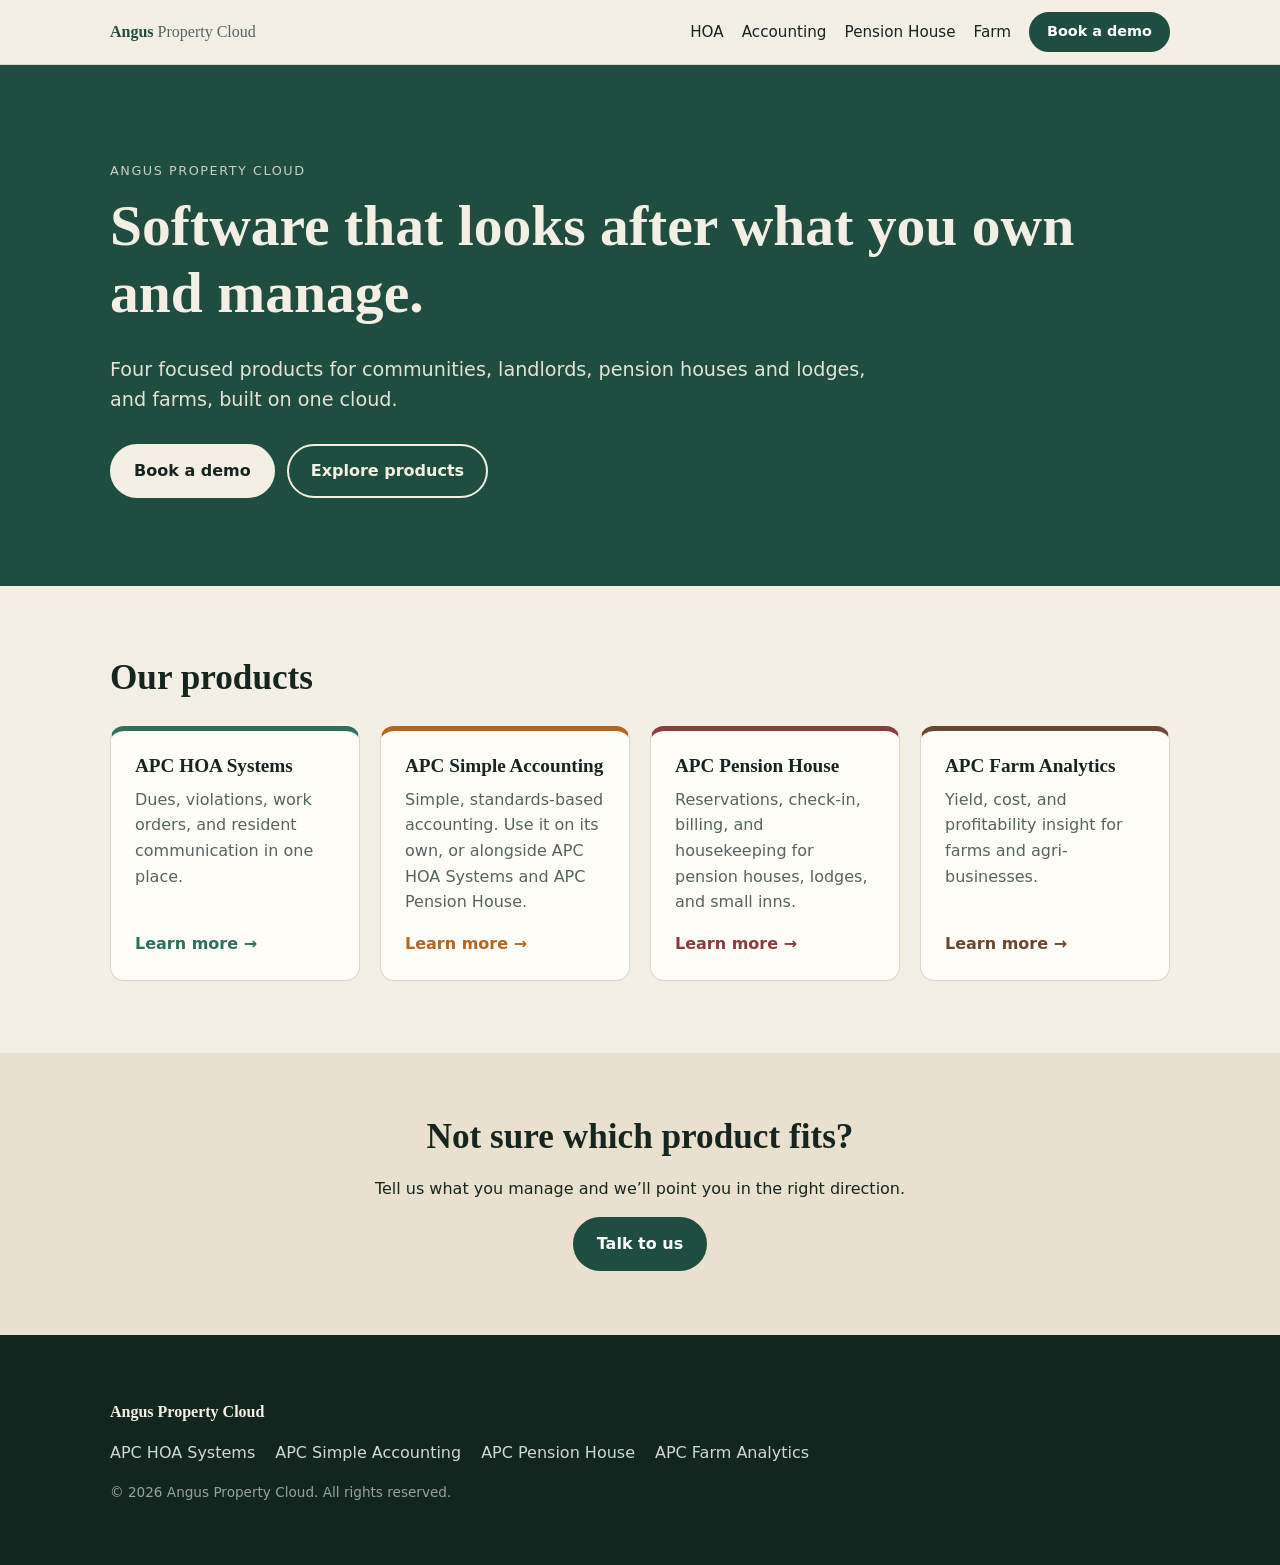
==== index.html @ ae159b81 "Deploy 2026-11-03T03:18:50Z" ====
<!DOCTYPE html><html lang="en"><head><meta charset="utf-8"><meta name="viewport" content="width=device-width, initial-scale=1"><title>Angus Property Cloud</title><meta name="description" content="Angus Property Cloud: software for property, lodging, and farms."><link rel="icon" href="/favicon.svg" type="image/svg+xml"><style>:root{--ink:#17251f;--muted:#55645d;--paper:#f4efe4;--card:#fffdf8;--brand:#1f4d3f;--accent:#1f4d3f;--line:#ddd5c3;--radius:14px;--font:ui-sans-serif, system-ui, -apple-system, "Segoe UI", sans-serif;--serif:ui-serif, Georgia, "Times New Roman", serif}*{box-sizing:border-box}html{scroll-behavior:smooth}body{font-family:var(--font);color:var(--ink);background:var(--paper);margin:0;line-height:1.6}a{color:inherit}h1,h2,h3{font-family:var(--serif);margin:0 0 .5em;line-height:1.15}h1{font-size:clamp(2.2rem,5vw,3.6rem)}h2{font-size:clamp(1.6rem,3vw,2.2rem)}h3{font-size:1.2rem}.wrap{max-width:1100px;margin:0 auto;padding:0 20px}.narrow{max-width:640px}.section{padding:72px 20px}.muted{color:var(--muted)}.site-header{z-index:10;background:color-mix(in srgb, var(--paper) 92%, transparent);backdrop-filter:blur(8px);border-bottom:1px solid var(--line);position:sticky;top:0}.bar{flex-wrap:wrap;justify-content:space-between;align-items:center;gap:16px;min-height:64px;display:flex}.brand{font-family:var(--serif);color:var(--brand);font-weight:700;text-decoration:none}.brand span{color:var(--muted);font-weight:400}nav{flex-wrap:wrap;align-items:center;gap:18px;display:flex}nav a:not(.btn){font-size:.95rem;text-decoration:none}nav a:not(.btn):hover{text-decoration:underline}.btn{background:var(--accent,var(--brand));color:#fff;border:2px solid var(--accent,var(--brand));cursor:pointer;font-weight:600;font:inherit;border-radius:999px;padding:12px 22px;font-weight:600;text-decoration:none;display:inline-block}.btn:hover{filter:brightness(1.1)}.btn.small{background:var(--brand);border-color:var(--brand);color:#fff;padding:6px 16px;font-size:.9rem}.btn.ghost{color:inherit;background:0 0;border-color:currentColor}:focus-visible{outline-offset:2px;outline:3px solid #e0a030}.hero{background:var(--brand);color:#f4efe4;padding:96px 0 88px}.hero.product{background:var(--accent)}.hero .btn{color:var(--ink);background:#f4efe4;border-color:#f4efe4}.hero .btn.ghost{color:#f4efe4;background:0 0;border-color:#f4efe4}.eyebrow{text-transform:uppercase;letter-spacing:.12em;opacity:.8;margin:0 0 12px;font-size:.8rem}.lead{opacity:.92;max-width:40em;font-size:1.2rem}.lead.dark{color:var(--muted);opacity:1}.actions{flex-wrap:wrap;gap:12px;margin-top:28px;display:flex}.grid{grid-template-columns:repeat(auto-fill,minmax(240px,1fr));gap:20px;margin-top:28px;display:grid}.card,.feature{background:var(--card);border:1px solid var(--line);border-radius:var(--radius);border-top:5px solid var(--accent);padding:24px}.card{flex-direction:column;text-decoration:none;transition:transform .15s,box-shadow .15s;display:flex}.card:hover{transform:translateY(-3px);box-shadow:0 10px 24px #00000014}.card p,.feature p{color:var(--muted);flex:1;margin:0 0 16px}.feature p{margin:0}.more{color:var(--accent);font-weight:600}.band{background:#e9e1cd;padding:64px 0}.cta{text-align:center}form{gap:16px;margin-top:24px;display:grid}label{gap:6px;font-size:.95rem;font-weight:600;display:grid}input,select,textarea{font:inherit;border:1px solid var(--line);background:var(--card);border-radius:8px;padding:10px 12px}form .btn{justify-self:start}.site-footer{color:#cfd8d2;background:#12261f;padding:48px 0}.site-footer .brand{color:#f4efe4}.site-footer ul{flex-wrap:wrap;gap:20px;padding:0;list-style:none;display:flex}.site-footer a{text-decoration:none}.site-footer a:hover{text-decoration:underline}.fine{opacity:.7;font-size:.85rem}@media (prefers-reduced-motion:reduce){*{scroll-behavior:auto!important;transition:none!important}}.note{background:var(--card);border-left:5px solid var(--accent);border-radius:8px;max-width:46em;padding:14px 18px}.fine-print{margin:0;font-size:.85rem}
</style></head><body><header class="site-header"><div class="wrap bar"><a href="/" class="brand">Angus <span>Property Cloud</span></a><nav aria-label="Main"><a href="/products/hoa-systems/">HOA</a><a href="/products/simple-accounting/">Accounting</a><a href="/products/pension-house/">Pension House</a><a href="/products/farm-analytics/">Farm</a><a href="/contact/" class="btn small">Book a demo</a></nav></div></header><main><section class="hero"><div class="wrap"><p class="eyebrow">Angus Property Cloud</p><h1>Software that looks after what you own and manage.</h1><p class="lead">Four focused products for communities, landlords, pension houses and lodges, and farms, built on one cloud.</p><div class="actions"><a href="/contact/" class="btn">Book a demo</a><a href="#products" class="btn ghost">Explore products</a></div></div></section><section id="products" class="wrap section"><h2>Our products</h2><div class="grid"><a class="card" href="/products/hoa-systems/" style="--accent:#2f6f5e"><h3>APC HOA Systems</h3><p>Dues, violations, work orders, and resident communication in one place.</p><span class="more">Learn more →</span></a><a class="card" href="/products/simple-accounting/" style="--accent:#b4651f"><h3>APC Simple Accounting</h3><p>Simple, standards-based accounting. Use it on its own, or alongside APC HOA Systems and APC Pension House.</p><span class="more">Learn more →</span></a><a class="card" href="/products/pension-house/" style="--accent:#8a3b3b"><h3>APC Pension House</h3><p>Reservations, check-in, billing, and housekeeping for pension houses, lodges, and small inns.</p><span class="more">Learn more →</span></a><a class="card" href="/products/farm-analytics/" style="--accent:#6b4630"><h3>APC Farm Analytics</h3><p>Yield, cost, and profitability insight for farms and agri-businesses.</p><span class="more">Learn more →</span></a></div></section><section class="band"><div class="wrap cta"><h2>Not sure which product fits?</h2><p>Tell us what you manage and we’ll point you in the right direction.</p><a href="/contact/" class="btn">Talk to us</a></div></section></main><footer class="site-footer"><div class="wrap"><p class="brand">Angus Property Cloud</p><ul><li><a href="/products/hoa-systems/">APC HOA Systems</a></li><li><a href="/products/simple-accounting/">APC Simple Accounting</a></li><li><a href="/products/pension-house/">APC Pension House</a></li><li><a href="/products/farm-analytics/">APC Farm Analytics</a></li></ul><p class="fine">© 2026 Angus Property Cloud. All rights reserved.</p></div></footer></body></html>
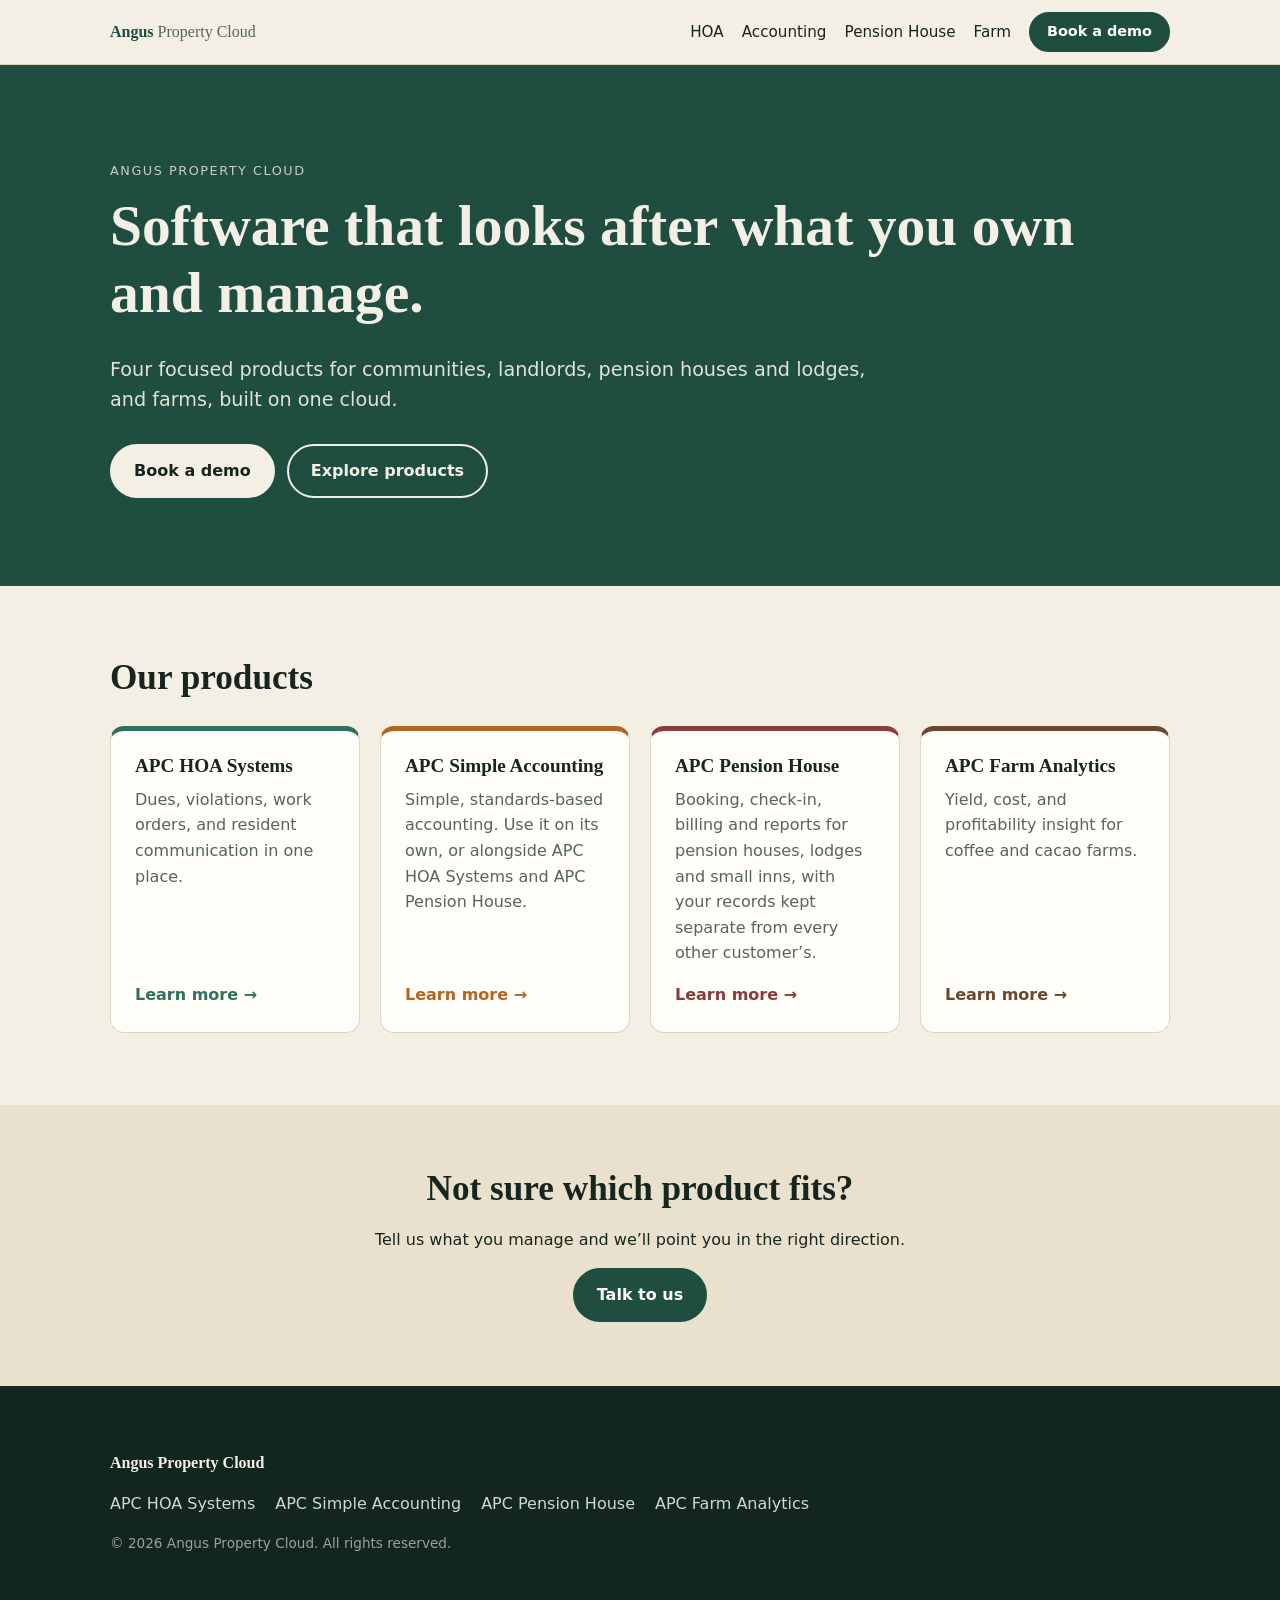
==== commit 89b8c112: "Deploy 2026-11-03T04:16:11Z" ====
--- a/index.html
+++ b/index.html
@@ -1,2 +1 @@
-<!DOCTYPE html><html lang="en"><head><meta charset="utf-8"><meta name="viewport" content="width=device-width, initial-scale=1"><title>Angus Property Cloud</title><meta name="description" content="Angus Property Cloud: software for property, lodging, and farms."><link rel="icon" href="/favicon.svg" type="image/svg+xml"><style>:root{--ink:#17251f;--muted:#55645d;--paper:#f4efe4;--card:#fffdf8;--brand:#1f4d3f;--accent:#1f4d3f;--line:#ddd5c3;--radius:14px;--font:ui-sans-serif, system-ui, -apple-system, "Segoe UI", sans-serif;--serif:ui-serif, Georgia, "Times New Roman", serif}*{box-sizing:border-box}html{scroll-behavior:smooth}body{font-family:var(--font);color:var(--ink);background:var(--paper);margin:0;line-height:1.6}a{color:inherit}h1,h2,h3{font-family:var(--serif);margin:0 0 .5em;line-height:1.15}h1{font-size:clamp(2.2rem,5vw,3.6rem)}h2{font-size:clamp(1.6rem,3vw,2.2rem)}h3{font-size:1.2rem}.wrap{max-width:1100px;margin:0 auto;padding:0 20px}.narrow{max-width:640px}.section{padding:72px 20px}.muted{color:var(--muted)}.site-header{z-index:10;background:color-mix(in srgb, var(--paper) 92%, transparent);backdrop-filter:blur(8px);border-bottom:1px solid var(--line);position:sticky;top:0}.bar{flex-wrap:wrap;justify-content:space-between;align-items:center;gap:16px;min-height:64px;display:flex}.brand{font-family:var(--serif);color:var(--brand);font-weight:700;text-decoration:none}.brand span{color:var(--muted);font-weight:400}nav{flex-wrap:wrap;align-items:center;gap:18px;display:flex}nav a:not(.btn){font-size:.95rem;text-decoration:none}nav a:not(.btn):hover{text-decoration:underline}.btn{background:var(--accent,var(--brand));color:#fff;border:2px solid var(--accent,var(--brand));cursor:pointer;font-weight:600;font:inherit;border-radius:999px;padding:12px 22px;font-weight:600;text-decoration:none;display:inline-block}.btn:hover{filter:brightness(1.1)}.btn.small{background:var(--brand);border-color:var(--brand);color:#fff;padding:6px 16px;font-size:.9rem}.btn.ghost{color:inherit;background:0 0;border-color:currentColor}:focus-visible{outline-offset:2px;outline:3px solid #e0a030}.hero{background:var(--brand);color:#f4efe4;padding:96px 0 88px}.hero.product{background:var(--accent)}.hero .btn{color:var(--ink);background:#f4efe4;border-color:#f4efe4}.hero .btn.ghost{color:#f4efe4;background:0 0;border-color:#f4efe4}.eyebrow{text-transform:uppercase;letter-spacing:.12em;opacity:.8;margin:0 0 12px;font-size:.8rem}.lead{opacity:.92;max-width:40em;font-size:1.2rem}.lead.dark{color:var(--muted);opacity:1}.actions{flex-wrap:wrap;gap:12px;margin-top:28px;display:flex}.grid{grid-template-columns:repeat(auto-fill,minmax(240px,1fr));gap:20px;margin-top:28px;display:grid}.card,.feature{background:var(--card);border:1px solid var(--line);border-radius:var(--radius);border-top:5px solid var(--accent);padding:24px}.card{flex-direction:column;text-decoration:none;transition:transform .15s,box-shadow .15s;display:flex}.card:hover{transform:translateY(-3px);box-shadow:0 10px 24px #00000014}.card p,.feature p{color:var(--muted);flex:1;margin:0 0 16px}.feature p{margin:0}.more{color:var(--accent);font-weight:600}.band{background:#e9e1cd;padding:64px 0}.cta{text-align:center}form{gap:16px;margin-top:24px;display:grid}label{gap:6px;font-size:.95rem;font-weight:600;display:grid}input,select,textarea{font:inherit;border:1px solid var(--line);background:var(--card);border-radius:8px;padding:10px 12px}form .btn{justify-self:start}.site-footer{color:#cfd8d2;background:#12261f;padding:48px 0}.site-footer .brand{color:#f4efe4}.site-footer ul{flex-wrap:wrap;gap:20px;padding:0;list-style:none;display:flex}.site-footer a{text-decoration:none}.site-footer a:hover{text-decoration:underline}.fine{opacity:.7;font-size:.85rem}@media (prefers-reduced-motion:reduce){*{scroll-behavior:auto!important;transition:none!important}}.note{background:var(--card);border-left:5px solid var(--accent);border-radius:8px;max-width:46em;padding:14px 18px}.fine-print{margin:0;font-size:.85rem}
-</style></head><body><header class="site-header"><div class="wrap bar"><a href="/" class="brand">Angus <span>Property Cloud</span></a><nav aria-label="Main"><a href="/products/hoa-systems/">HOA</a><a href="/products/simple-accounting/">Accounting</a><a href="/products/pension-house/">Pension House</a><a href="/products/farm-analytics/">Farm</a><a href="/contact/" class="btn small">Book a demo</a></nav></div></header><main><section class="hero"><div class="wrap"><p class="eyebrow">Angus Property Cloud</p><h1>Software that looks after what you own and manage.</h1><p class="lead">Four focused products for communities, landlords, pension houses and lodges, and farms, built on one cloud.</p><div class="actions"><a href="/contact/" class="btn">Book a demo</a><a href="#products" class="btn ghost">Explore products</a></div></div></section><section id="products" class="wrap section"><h2>Our products</h2><div class="grid"><a class="card" href="/products/hoa-systems/" style="--accent:#2f6f5e"><h3>APC HOA Systems</h3><p>Dues, violations, work orders, and resident communication in one place.</p><span class="more">Learn more →</span></a><a class="card" href="/products/simple-accounting/" style="--accent:#b4651f"><h3>APC Simple Accounting</h3><p>Simple, standards-based accounting. Use it on its own, or alongside APC HOA Systems and APC Pension House.</p><span class="more">Learn more →</span></a><a class="card" href="/products/pension-house/" style="--accent:#8a3b3b"><h3>APC Pension House</h3><p>Reservations, check-in, billing, and housekeeping for pension houses, lodges, and small inns.</p><span class="more">Learn more →</span></a><a class="card" href="/products/farm-analytics/" style="--accent:#6b4630"><h3>APC Farm Analytics</h3><p>Yield, cost, and profitability insight for farms and agri-businesses.</p><span class="more">Learn more →</span></a></div></section><section class="band"><div class="wrap cta"><h2>Not sure which product fits?</h2><p>Tell us what you manage and we’ll point you in the right direction.</p><a href="/contact/" class="btn">Talk to us</a></div></section></main><footer class="site-footer"><div class="wrap"><p class="brand">Angus Property Cloud</p><ul><li><a href="/products/hoa-systems/">APC HOA Systems</a></li><li><a href="/products/simple-accounting/">APC Simple Accounting</a></li><li><a href="/products/pension-house/">APC Pension House</a></li><li><a href="/products/farm-analytics/">APC Farm Analytics</a></li></ul><p class="fine">© 2026 Angus Property Cloud. All rights reserved.</p></div></footer></body></html>+<!DOCTYPE html><html lang="en"><head><meta charset="utf-8"><meta name="viewport" content="width=device-width, initial-scale=1"><title>Angus Property Cloud</title><meta name="description" content="Angus Property Cloud: software for property, lodging, and farms."><link rel="icon" href="/favicon.svg" type="image/svg+xml"><link rel="stylesheet" href="/_astro/Base.CNHIdA4a.css"></head><body><header class="site-header"><div class="wrap bar"><a href="/" class="brand">Angus <span>Property Cloud</span></a><nav aria-label="Main"><a href="/products/hoa-systems/">HOA</a><a href="/products/simple-accounting/">Accounting</a><a href="/products/pension-house/">Pension House</a><a href="/products/farm-analytics/">Farm</a><a href="/contact/" class="btn small">Book a demo</a></nav></div></header><main><section class="hero"><div class="wrap"><p class="eyebrow">Angus Property Cloud</p><h1>Software that looks after what you own and manage.</h1><p class="lead">Four focused products for communities, landlords, pension houses and lodges, and farms, built on one cloud.</p><div class="actions"><a href="/contact/" class="btn">Book a demo</a><a href="#products" class="btn ghost">Explore products</a></div></div></section><section id="products" class="wrap section"><h2>Our products</h2><div class="grid"><a class="card" href="/products/hoa-systems/" style="--accent:#2f6f5e"><h3>APC HOA Systems</h3><p>Dues, violations, work orders, and resident communication in one place.</p><span class="more">Learn more →</span></a><a class="card" href="/products/simple-accounting/" style="--accent:#b4651f"><h3>APC Simple Accounting</h3><p>Simple, standards-based accounting. Use it on its own, or alongside APC HOA Systems and APC Pension House.</p><span class="more">Learn more →</span></a><a class="card" href="/products/pension-house/" style="--accent:#8a3b3b"><h3>APC Pension House</h3><p>Booking, check-in, billing and reports for pension houses, lodges and small inns, with your records kept separate from every other customer’s.</p><span class="more">Learn more →</span></a><a class="card" href="/products/farm-analytics/" style="--accent:#6b4630"><h3>APC Farm Analytics</h3><p>Yield, cost, and profitability insight for coffee and cacao farms.</p><span class="more">Learn more →</span></a></div></section><section class="band"><div class="wrap cta"><h2>Not sure which product fits?</h2><p>Tell us what you manage and we’ll point you in the right direction.</p><a href="/contact/" class="btn">Talk to us</a></div></section></main><footer class="site-footer"><div class="wrap"><p class="brand">Angus Property Cloud</p><ul><li><a href="/products/hoa-systems/">APC HOA Systems</a></li><li><a href="/products/simple-accounting/">APC Simple Accounting</a></li><li><a href="/products/pension-house/">APC Pension House</a></li><li><a href="/products/farm-analytics/">APC Farm Analytics</a></li></ul><p class="fine">© 2026 Angus Property Cloud. All rights reserved.</p></div></footer></body></html>
--- a/_astro/Base.CNHIdA4a.css
+++ b/_astro/Base.CNHIdA4a.css
@@ -0,0 +1 @@
+:root{--ink:#17251f;--muted:#55645d;--paper:#f4efe4;--card:#fffdf8;--brand:#1f4d3f;--accent:#1f4d3f;--line:#ddd5c3;--radius:14px;--font:ui-sans-serif, system-ui, -apple-system, "Segoe UI", sans-serif;--serif:ui-serif, Georgia, "Times New Roman", serif}*{box-sizing:border-box}html{scroll-behavior:smooth}body{font-family:var(--font);color:var(--ink);background:var(--paper);margin:0;line-height:1.6}a{color:inherit}h1,h2,h3{font-family:var(--serif);margin:0 0 .5em;line-height:1.15}h1{font-size:clamp(2.2rem,5vw,3.6rem)}h2{font-size:clamp(1.6rem,3vw,2.2rem)}h3{font-size:1.2rem}.wrap{max-width:1100px;margin:0 auto;padding:0 20px}.narrow{max-width:640px}.section{padding:72px 20px}.muted{color:var(--muted)}.site-header{z-index:10;background:color-mix(in srgb, var(--paper) 92%, transparent);backdrop-filter:blur(8px);border-bottom:1px solid var(--line);position:sticky;top:0}.bar{flex-wrap:wrap;justify-content:space-between;align-items:center;gap:16px;min-height:64px;display:flex}.brand{font-family:var(--serif);color:var(--brand);font-weight:700;text-decoration:none}.brand span{color:var(--muted);font-weight:400}nav{flex-wrap:wrap;align-items:center;gap:18px;display:flex}nav a:not(.btn){font-size:.95rem;text-decoration:none}nav a:not(.btn):hover{text-decoration:underline}.btn{background:var(--accent,var(--brand));color:#fff;border:2px solid var(--accent,var(--brand));cursor:pointer;font-weight:600;font:inherit;border-radius:999px;padding:12px 22px;font-weight:600;text-decoration:none;display:inline-block}.btn:hover{filter:brightness(1.1)}.btn.small{background:var(--brand);border-color:var(--brand);color:#fff;padding:6px 16px;font-size:.9rem}.btn.ghost{color:inherit;background:0 0;border-color:currentColor}:focus-visible{outline-offset:2px;outline:3px solid #e0a030}.hero{background:var(--brand);color:#f4efe4;padding:96px 0 88px}.hero.product{background:var(--accent)}.hero .btn{color:var(--ink);background:#f4efe4;border-color:#f4efe4}.hero .btn.ghost{color:#f4efe4;background:0 0;border-color:#f4efe4}.eyebrow{text-transform:uppercase;letter-spacing:.12em;opacity:.8;margin:0 0 12px;font-size:.8rem}.lead{opacity:.92;max-width:40em;font-size:1.2rem}.lead.dark{color:var(--muted);opacity:1}.actions{flex-wrap:wrap;gap:12px;margin-top:28px;display:flex}.grid{grid-template-columns:repeat(auto-fill,minmax(240px,1fr));gap:20px;margin-top:28px;display:grid}.card,.feature{background:var(--card);border:1px solid var(--line);border-radius:var(--radius);border-top:5px solid var(--accent);padding:24px}.card{flex-direction:column;text-decoration:none;transition:transform .15s,box-shadow .15s;display:flex}.card:hover{transform:translateY(-3px);box-shadow:0 10px 24px #00000014}.card p,.feature p{color:var(--muted);flex:1;margin:0 0 16px}.feature p{margin:0}.more{color:var(--accent);font-weight:600}.band{background:#e9e1cd;padding:64px 0}.cta{text-align:center}form{gap:16px;margin-top:24px;display:grid}label{gap:6px;font-size:.95rem;font-weight:600;display:grid}input,select,textarea{font:inherit;border:1px solid var(--line);background:var(--card);border-radius:8px;padding:10px 12px}form .btn{justify-self:start}.site-footer{color:#cfd8d2;background:#12261f;padding:48px 0}.site-footer .brand{color:#f4efe4}.site-footer ul{flex-wrap:wrap;gap:20px;padding:0;list-style:none;display:flex}.site-footer a{text-decoration:none}.site-footer a:hover{text-decoration:underline}.fine{opacity:.7;font-size:.85rem}@media (prefers-reduced-motion:reduce){*{scroll-behavior:auto!important;transition:none!important}}.note{background:var(--card);border-left:5px solid var(--accent);border-radius:8px;max-width:46em;padding:14px 18px}.fine-print{margin:0;font-size:.85rem}.badge{background:#ffffff2e;border:1px solid #ffffff80;border-radius:999px;margin:0 0 16px;padding:4px 14px;font-size:.85rem;font-weight:600;display:inline-block}.tag{font-family:var(--font);text-transform:uppercase;letter-spacing:.06em;color:var(--accent);border:1px solid var(--accent);vertical-align:middle;white-space:nowrap;border-radius:999px;padding:1px 8px;font-size:.7rem;font-weight:600}.tight{padding-top:0}.shots{grid-template-columns:repeat(auto-fill,minmax(320px,1fr));gap:28px;margin-top:24px;display:grid}.shots figure{margin:0}.shots img{border:1px solid var(--line);border-radius:var(--radius);background:#fff;width:100%;height:auto;display:block}.shots figcaption{color:var(--muted);margin-top:8px;font-size:.9rem}#lightbox{background:0 0;border:0;max-width:96vw;max-height:96vh;padding:0;overflow:visible}#lightbox::backdrop{background:#0a0e0ccc}#lightbox img{cursor:zoom-out;background:#fff;border-radius:8px;width:auto;max-width:96vw;height:auto;max-height:92vh;display:block}.lb-close{width:36px;height:36px;color:var(--ink);cursor:pointer;background:#f4efe4;border:0;border-radius:50%;font-size:1.4rem;line-height:1;position:absolute;top:-14px;right:-14px;box-shadow:0 2px 8px #0006}.shots a.shot{cursor:zoom-in}
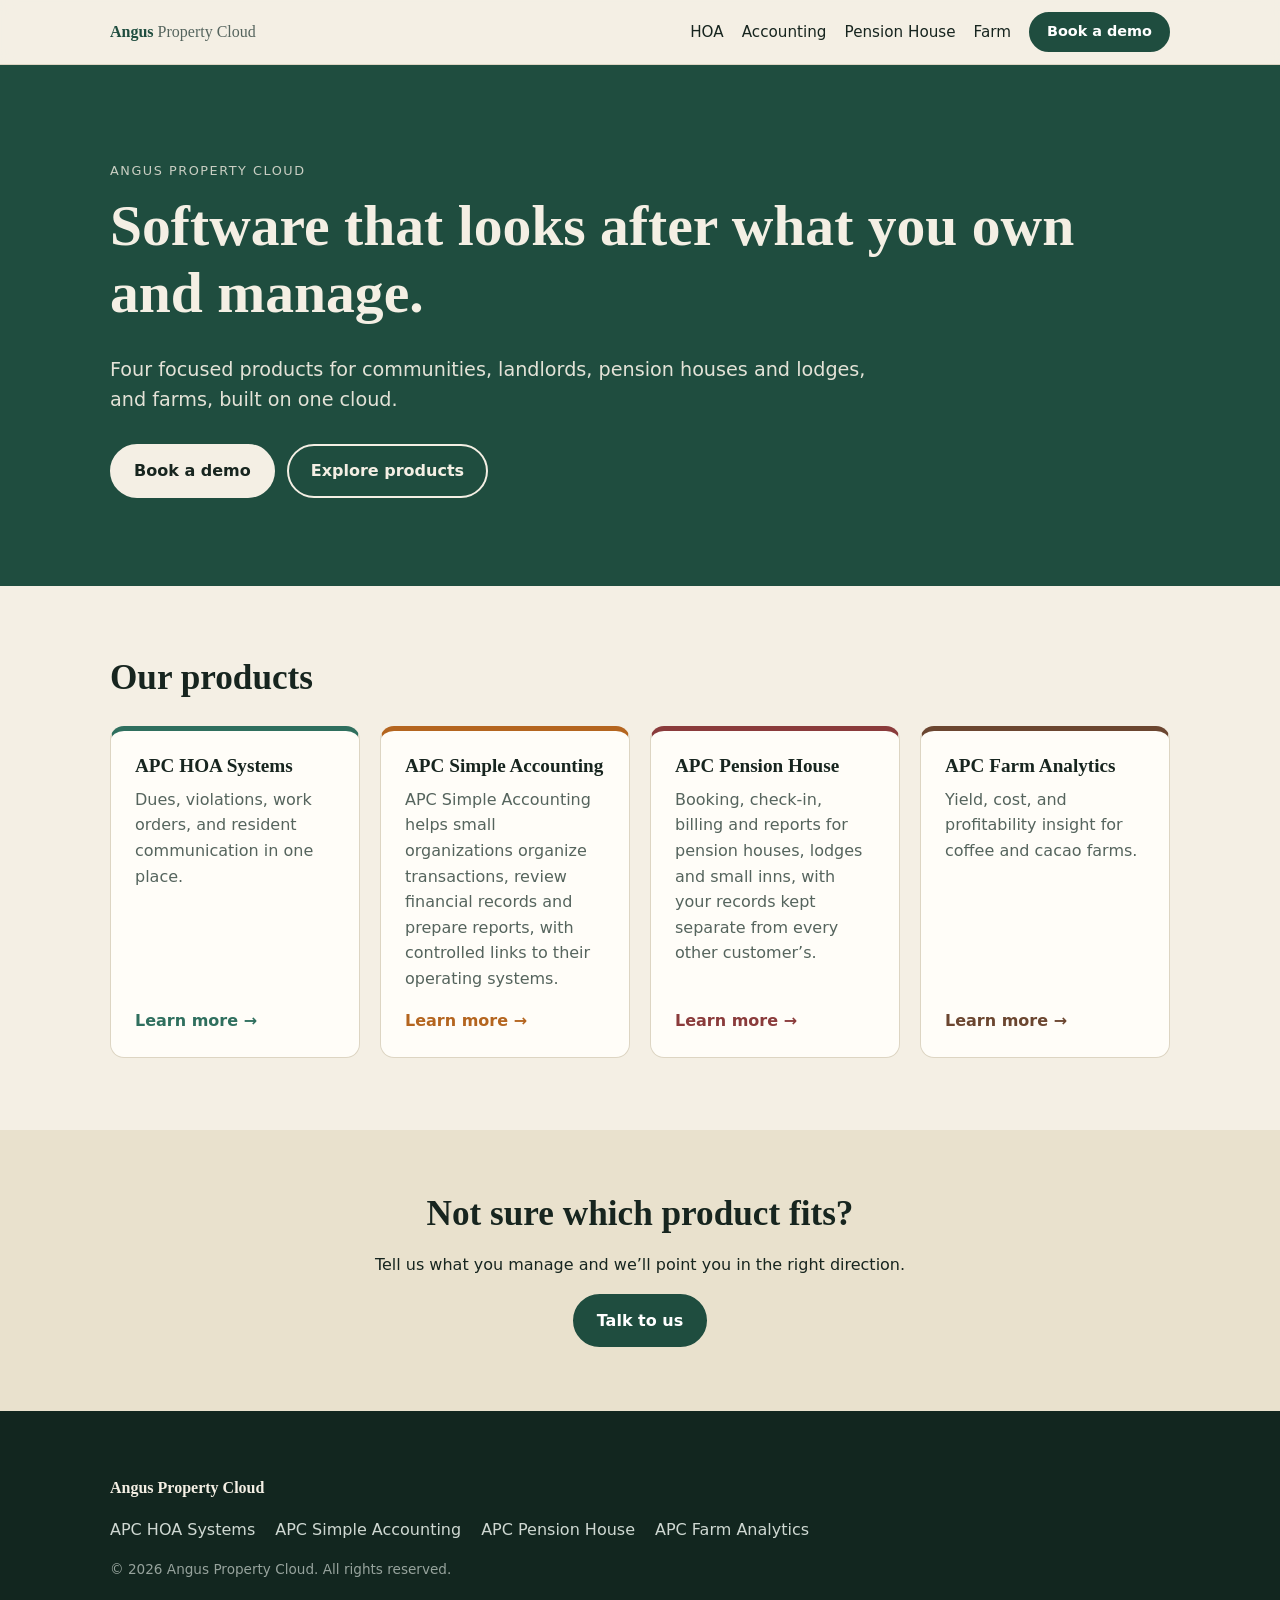
==== commit 5f0a4f6a: "Deploy 2026-11-03T07:32:18Z" ====
--- a/index.html
+++ b/index.html
@@ -1 +1 @@
-<!DOCTYPE html><html lang="en"><head><meta charset="utf-8"><meta name="viewport" content="width=device-width, initial-scale=1"><title>Angus Property Cloud</title><meta name="description" content="Angus Property Cloud: software for property, lodging, and farms."><link rel="icon" href="/favicon.svg" type="image/svg+xml"><link rel="stylesheet" href="/_astro/Base.CNHIdA4a.css"></head><body><header class="site-header"><div class="wrap bar"><a href="/" class="brand">Angus <span>Property Cloud</span></a><nav aria-label="Main"><a href="/products/hoa-systems/">HOA</a><a href="/products/simple-accounting/">Accounting</a><a href="/products/pension-house/">Pension House</a><a href="/products/farm-analytics/">Farm</a><a href="/contact/" class="btn small">Book a demo</a></nav></div></header><main><section class="hero"><div class="wrap"><p class="eyebrow">Angus Property Cloud</p><h1>Software that looks after what you own and manage.</h1><p class="lead">Four focused products for communities, landlords, pension houses and lodges, and farms, built on one cloud.</p><div class="actions"><a href="/contact/" class="btn">Book a demo</a><a href="#products" class="btn ghost">Explore products</a></div></div></section><section id="products" class="wrap section"><h2>Our products</h2><div class="grid"><a class="card" href="/products/hoa-systems/" style="--accent:#2f6f5e"><h3>APC HOA Systems</h3><p>Dues, violations, work orders, and resident communication in one place.</p><span class="more">Learn more →</span></a><a class="card" href="/products/simple-accounting/" style="--accent:#b4651f"><h3>APC Simple Accounting</h3><p>Simple, standards-based accounting. Use it on its own, or alongside APC HOA Systems and APC Pension House.</p><span class="more">Learn more →</span></a><a class="card" href="/products/pension-house/" style="--accent:#8a3b3b"><h3>APC Pension House</h3><p>Booking, check-in, billing and reports for pension houses, lodges and small inns, with your records kept separate from every other customer’s.</p><span class="more">Learn more →</span></a><a class="card" href="/products/farm-analytics/" style="--accent:#6b4630"><h3>APC Farm Analytics</h3><p>Yield, cost, and profitability insight for coffee and cacao farms.</p><span class="more">Learn more →</span></a></div></section><section class="band"><div class="wrap cta"><h2>Not sure which product fits?</h2><p>Tell us what you manage and we’ll point you in the right direction.</p><a href="/contact/" class="btn">Talk to us</a></div></section></main><footer class="site-footer"><div class="wrap"><p class="brand">Angus Property Cloud</p><ul><li><a href="/products/hoa-systems/">APC HOA Systems</a></li><li><a href="/products/simple-accounting/">APC Simple Accounting</a></li><li><a href="/products/pension-house/">APC Pension House</a></li><li><a href="/products/farm-analytics/">APC Farm Analytics</a></li></ul><p class="fine">© 2026 Angus Property Cloud. All rights reserved.</p></div></footer></body></html>+<!DOCTYPE html><html lang="en"><head><meta charset="utf-8"><meta name="viewport" content="width=device-width, initial-scale=1"><title>Angus Property Cloud</title><meta name="description" content="Angus Property Cloud: software for property, lodging, and farms."><link rel="icon" href="/favicon.svg" type="image/svg+xml"><link rel="stylesheet" href="/_astro/Base.CNHIdA4a.css"></head><body><header class="site-header"><div class="wrap bar"><a href="/" class="brand">Angus <span>Property Cloud</span></a><nav aria-label="Main"><a href="/products/hoa-systems/">HOA</a><a href="/products/simple-accounting/">Accounting</a><a href="/products/pension-house/">Pension House</a><a href="/products/farm-analytics/">Farm</a><a href="/contact/" class="btn small">Book a demo</a></nav></div></header><main><section class="hero"><div class="wrap"><p class="eyebrow">Angus Property Cloud</p><h1>Software that looks after what you own and manage.</h1><p class="lead">Four focused products for communities, landlords, pension houses and lodges, and farms, built on one cloud.</p><div class="actions"><a href="/contact/" class="btn">Book a demo</a><a href="#products" class="btn ghost">Explore products</a></div></div></section><section id="products" class="wrap section"><h2>Our products</h2><div class="grid"><a class="card" href="/products/hoa-systems/" style="--accent:#2f6f5e"><h3>APC HOA Systems</h3><p>Dues, violations, work orders, and resident communication in one place.</p><span class="more">Learn more →</span></a><a class="card" href="/products/simple-accounting/" style="--accent:#b4651f"><h3>APC Simple Accounting</h3><p>APC Simple Accounting helps small organizations organize transactions, review financial records and prepare reports, with controlled links to their operating systems.</p><span class="more">Learn more →</span></a><a class="card" href="/products/pension-house/" style="--accent:#8a3b3b"><h3>APC Pension House</h3><p>Booking, check-in, billing and reports for pension houses, lodges and small inns, with your records kept separate from every other customer’s.</p><span class="more">Learn more →</span></a><a class="card" href="/products/farm-analytics/" style="--accent:#6b4630"><h3>APC Farm Analytics</h3><p>Yield, cost, and profitability insight for coffee and cacao farms.</p><span class="more">Learn more →</span></a></div></section><section class="band"><div class="wrap cta"><h2>Not sure which product fits?</h2><p>Tell us what you manage and we’ll point you in the right direction.</p><a href="/contact/" class="btn">Talk to us</a></div></section></main><footer class="site-footer"><div class="wrap"><p class="brand">Angus Property Cloud</p><ul><li><a href="/products/hoa-systems/">APC HOA Systems</a></li><li><a href="/products/simple-accounting/">APC Simple Accounting</a></li><li><a href="/products/pension-house/">APC Pension House</a></li><li><a href="/products/farm-analytics/">APC Farm Analytics</a></li></ul><p class="fine">© 2026 Angus Property Cloud. All rights reserved.</p></div></footer></body></html>
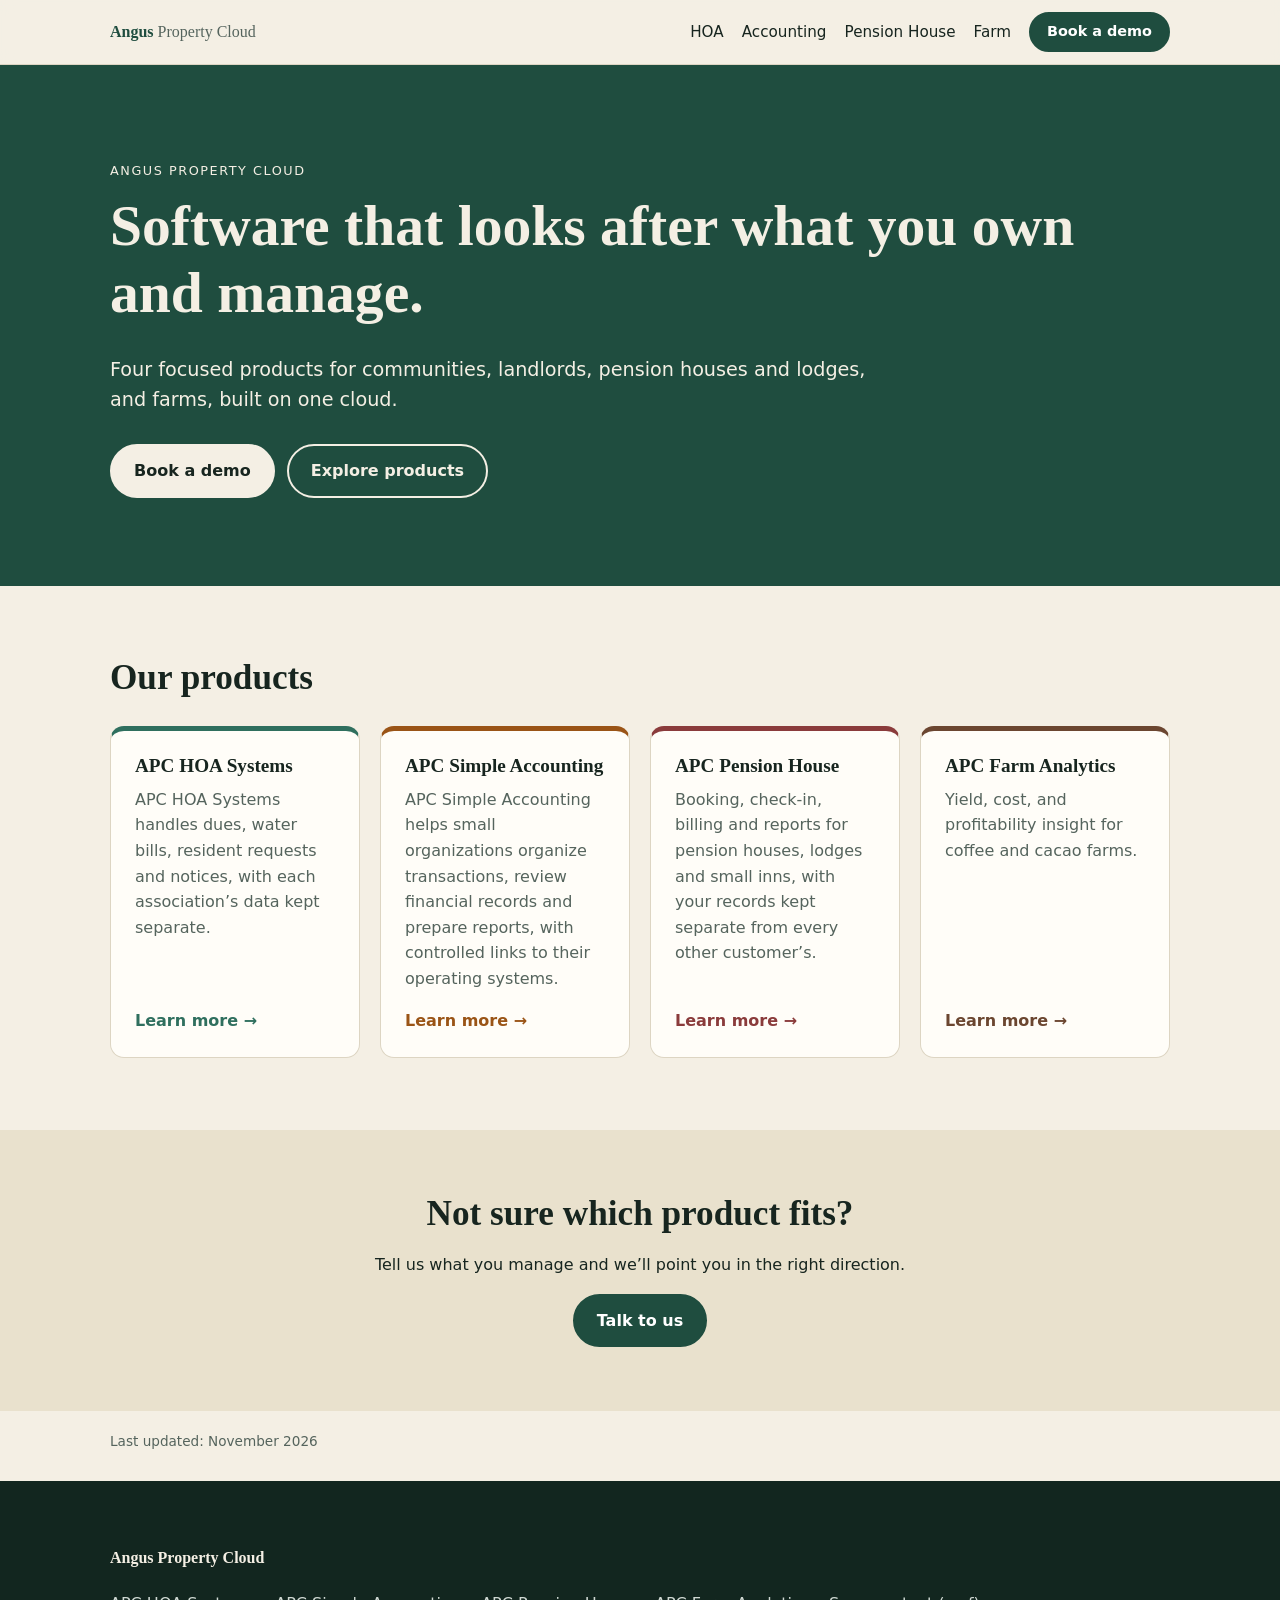
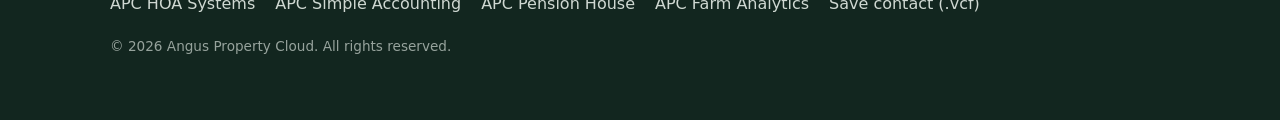
==== commit 2fd2f243: "Deploy 2026-11-06T09:54:10Z" ====
--- a/index.html
+++ b/index.html
@@ -1 +1 @@
-<!DOCTYPE html><html lang="en"><head><meta charset="utf-8"><meta name="viewport" content="width=device-width, initial-scale=1"><title>Angus Property Cloud</title><meta name="description" content="Angus Property Cloud: software for property, lodging, and farms."><link rel="icon" href="/favicon.svg" type="image/svg+xml"><link rel="stylesheet" href="/_astro/Base.CNHIdA4a.css"></head><body><header class="site-header"><div class="wrap bar"><a href="/" class="brand">Angus <span>Property Cloud</span></a><nav aria-label="Main"><a href="/products/hoa-systems/">HOA</a><a href="/products/simple-accounting/">Accounting</a><a href="/products/pension-house/">Pension House</a><a href="/products/farm-analytics/">Farm</a><a href="/contact/" class="btn small">Book a demo</a></nav></div></header><main><section class="hero"><div class="wrap"><p class="eyebrow">Angus Property Cloud</p><h1>Software that looks after what you own and manage.</h1><p class="lead">Four focused products for communities, landlords, pension houses and lodges, and farms, built on one cloud.</p><div class="actions"><a href="/contact/" class="btn">Book a demo</a><a href="#products" class="btn ghost">Explore products</a></div></div></section><section id="products" class="wrap section"><h2>Our products</h2><div class="grid"><a class="card" href="/products/hoa-systems/" style="--accent:#2f6f5e"><h3>APC HOA Systems</h3><p>Dues, violations, work orders, and resident communication in one place.</p><span class="more">Learn more →</span></a><a class="card" href="/products/simple-accounting/" style="--accent:#b4651f"><h3>APC Simple Accounting</h3><p>APC Simple Accounting helps small organizations organize transactions, review financial records and prepare reports, with controlled links to their operating systems.</p><span class="more">Learn more →</span></a><a class="card" href="/products/pension-house/" style="--accent:#8a3b3b"><h3>APC Pension House</h3><p>Booking, check-in, billing and reports for pension houses, lodges and small inns, with your records kept separate from every other customer’s.</p><span class="more">Learn more →</span></a><a class="card" href="/products/farm-analytics/" style="--accent:#6b4630"><h3>APC Farm Analytics</h3><p>Yield, cost, and profitability insight for coffee and cacao farms.</p><span class="more">Learn more →</span></a></div></section><section class="band"><div class="wrap cta"><h2>Not sure which product fits?</h2><p>Tell us what you manage and we’ll point you in the right direction.</p><a href="/contact/" class="btn">Talk to us</a></div></section></main><footer class="site-footer"><div class="wrap"><p class="brand">Angus Property Cloud</p><ul><li><a href="/products/hoa-systems/">APC HOA Systems</a></li><li><a href="/products/simple-accounting/">APC Simple Accounting</a></li><li><a href="/products/pension-house/">APC Pension House</a></li><li><a href="/products/farm-analytics/">APC Farm Analytics</a></li></ul><p class="fine">© 2026 Angus Property Cloud. All rights reserved.</p></div></footer></body></html>+<!DOCTYPE html><html lang="en"><head><meta charset="utf-8"><meta name="viewport" content="width=device-width, initial-scale=1"><title>Angus Property Cloud</title><meta name="description" content="Angus Property Cloud: software for property, lodging, and farms."><link rel="icon" href="/favicon.svg" type="image/svg+xml"><link rel="stylesheet" href="/_astro/Base.BUPN2FDo.css"></head><body><a class="skip" href="#main">Skip to main content</a><header class="site-header"><div class="wrap bar"><a href="/" class="brand">Angus <span>Property Cloud</span></a><nav aria-label="Main"><a href="/products/hoa-systems/">HOA</a><a href="/products/simple-accounting/">Accounting</a><a href="/products/pension-house/">Pension House</a><a href="/products/farm-analytics/">Farm</a><a href="/contact/" class="btn small">Book a demo</a></nav></div></header><main id="main" tabindex="-1"><section class="hero"><div class="wrap"><p class="eyebrow">Angus Property Cloud</p><h1>Software that looks after what you own and manage.</h1><p class="lead">Four focused products for communities, landlords, pension houses and lodges, and farms, built on one cloud.</p><div class="actions"><a href="/contact/" class="btn">Book a demo</a><a href="#products" class="btn ghost">Explore products</a></div></div></section><section id="products" class="wrap section"><h2>Our products</h2><div class="grid"><a class="card" href="/products/hoa-systems/" style="--accent:#2f6f5e"><h3>APC HOA Systems</h3><p>APC HOA Systems handles dues, water bills, resident requests and notices, with each association’s data kept separate.</p><span class="more">Learn more →</span></a><a class="card" href="/products/simple-accounting/" style="--accent:#9a5416"><h3>APC Simple Accounting</h3><p>APC Simple Accounting helps small organizations organize transactions, review financial records and prepare reports, with controlled links to their operating systems.</p><span class="more">Learn more →</span></a><a class="card" href="/products/pension-house/" style="--accent:#8a3b3b"><h3>APC Pension House</h3><p>Booking, check-in, billing and reports for pension houses, lodges and small inns, with your records kept separate from every other customer’s.</p><span class="more">Learn more →</span></a><a class="card" href="/products/farm-analytics/" style="--accent:#6b4630"><h3>APC Farm Analytics</h3><p>Yield, cost, and profitability insight for coffee and cacao farms.</p><span class="more">Learn more →</span></a></div></section><section class="band"><div class="wrap cta"><h2>Not sure which product fits?</h2><p>Tell us what you manage and we’ll point you in the right direction.</p><a href="/contact/" class="btn">Talk to us</a></div></section><p class="wrap updated">Last updated: <time datetime="2026-11">November 2026</time></p></main><footer class="site-footer"><div class="wrap"><p class="brand">Angus Property Cloud</p><ul><li><a href="/products/hoa-systems/">APC HOA Systems</a></li><li><a href="/products/simple-accounting/">APC Simple Accounting</a></li><li><a href="/products/pension-house/">APC Pension House</a></li><li><a href="/products/farm-analytics/">APC Farm Analytics</a></li><li><a href="/contact.vcf" download>Save contact (.vcf)</a></li></ul><p class="fine">© 2026 Angus Property Cloud. All rights reserved.</p></div></footer></body></html>
--- a/_astro/Base.BUPN2FDo.css
+++ b/_astro/Base.BUPN2FDo.css
@@ -0,0 +1 @@
+:root{--ink:#17251f;--muted:#55645d;--paper:#f4efe4;--card:#fffdf8;--brand:#1f4d3f;--accent:#1f4d3f;--line:#ddd5c3;--radius:14px;--font:ui-sans-serif, system-ui, -apple-system, "Segoe UI", sans-serif;--serif:ui-serif, Georgia, "Times New Roman", serif}*{box-sizing:border-box}html{scroll-behavior:smooth;scroll-padding-top:140px}body{font-family:var(--font);color:var(--ink);background:var(--paper);margin:0;line-height:1.6}a{color:inherit}h1,h2,h3{font-family:var(--serif);margin:0 0 .5em;line-height:1.15}h1{font-size:clamp(2.2rem,5vw,3.6rem)}h2{font-size:clamp(1.6rem,3vw,2.2rem)}h3{font-size:1.2rem}.wrap{max-width:1100px;margin:0 auto;padding:0 20px}.narrow{max-width:640px}.section{padding:72px 20px}.muted{color:var(--muted)}.site-header{z-index:10;background:color-mix(in srgb, var(--paper) 92%, transparent);backdrop-filter:blur(8px);border-bottom:1px solid var(--line);position:sticky;top:0}.bar{flex-wrap:wrap;justify-content:space-between;align-items:center;gap:16px;min-height:64px;display:flex}.brand{font-family:var(--serif);color:var(--brand);font-weight:700;text-decoration:none}.brand span{color:var(--muted);font-weight:400}nav{flex-wrap:wrap;align-items:center;gap:18px;display:flex}nav a:not(.btn){font-size:.95rem;text-decoration:none}nav a:not(.btn):hover{text-decoration:underline}.btn{background:var(--accent,var(--brand));color:#fff;border:2px solid var(--accent,var(--brand));cursor:pointer;font-weight:600;font:inherit;border-radius:999px;padding:12px 22px;font-weight:600;text-decoration:none;display:inline-block}.btn:hover{filter:brightness(1.1)}.btn.small{background:var(--brand);border-color:var(--brand);color:#fff;padding:6px 16px;font-size:.9rem}.btn.ghost{color:inherit;background:0 0;border-color:currentColor}:focus-visible{outline-offset:2px;outline:3px solid #e0a030}.hero{background:var(--brand);color:#f4efe4;padding:96px 0 88px}.hero.product{background:var(--accent)}.hero .btn{color:var(--ink);background:#f4efe4;border-color:#f4efe4}.hero .btn.ghost{color:#f4efe4;background:0 0;border-color:#f4efe4}.eyebrow{text-transform:uppercase;letter-spacing:.12em;margin:0 0 12px;font-size:.8rem}.lead{max-width:40em;font-size:1.2rem}.lead.dark{color:var(--muted)}.actions{flex-wrap:wrap;gap:12px;margin-top:28px;display:flex}.grid{grid-template-columns:repeat(auto-fill,minmax(min(100%,240px),1fr));gap:20px;margin-top:28px;display:grid}.card,.feature{background:var(--card);border:1px solid var(--line);border-radius:var(--radius);border-top:5px solid var(--accent);padding:24px}.card{flex-direction:column;text-decoration:none;transition:transform .15s,box-shadow .15s;display:flex}.card:hover{transform:translateY(-3px);box-shadow:0 10px 24px #00000014}.card p,.feature p{color:var(--muted);flex:1;margin:0 0 16px}.feature p{margin:0}.more{color:var(--accent);font-weight:600}.band{background:#e9e1cd;padding:64px 0}.cta{text-align:center}form{gap:16px;margin-top:24px;display:grid}label{gap:6px;font-size:.95rem;font-weight:600;display:grid}input,select,textarea{font:inherit;border:1px solid var(--line);background:var(--card);border-radius:8px;padding:10px 12px}form .btn{justify-self:start}.site-footer{color:#cfd8d2;background:#12261f;padding:48px 0}.site-footer .brand{color:#f4efe4}.site-footer ul{flex-wrap:wrap;gap:20px;padding:0;list-style:none;display:flex}.site-footer a{text-decoration:none}.site-footer a:hover{text-decoration:underline}.fine{opacity:.7;font-size:.85rem}@media (prefers-reduced-motion:reduce){*{scroll-behavior:auto!important;transition:none!important}}.note{background:var(--card);border-left:5px solid var(--accent);border-radius:8px;max-width:46em;padding:14px 18px}.fine-print{margin:0;font-size:.85rem}.badge{background:#00000040;border:1px solid #ffffff80;border-radius:999px;margin:0 0 16px;padding:4px 14px;font-size:.85rem;font-weight:600;display:inline-block}.tag{font-family:var(--font);text-transform:uppercase;letter-spacing:.06em;color:var(--accent);border:1px solid var(--accent);vertical-align:middle;white-space:nowrap;border-radius:999px;padding:1px 8px;font-size:.7rem;font-weight:600}.tight{padding-top:0}.shots{grid-template-columns:repeat(auto-fill,minmax(min(100%,320px),1fr));gap:28px;margin-top:24px;display:grid}.shots figure{margin:0}.shots img{border:1px solid var(--line);border-radius:var(--radius);background:#fff;width:100%;height:auto;display:block}.shots figcaption{color:var(--muted);margin-top:8px;font-size:.9rem}#lightbox{background:0 0;border:0;max-width:96vw;max-height:96vh;padding:0;overflow:visible}#lightbox::backdrop{background:#0a0e0ccc}#lightbox img{cursor:zoom-out;background:#fff;border-radius:8px;width:auto;max-width:96vw;height:auto;max-height:92vh;display:block}.lb-close{width:36px;height:36px;color:var(--ink);cursor:pointer;background:#f4efe4;border:0;border-radius:50%;font-size:1.4rem;line-height:1;position:absolute;top:-14px;right:-14px;box-shadow:0 2px 8px #0006}.shots a.shot{cursor:zoom-in}.skip{z-index:20;background:var(--ink);color:#fff;border-radius:8px;padding:10px 16px;position:absolute;top:-60px;left:12px}.skip:focus{top:12px}main:focus{outline:none}nav a[aria-current=page]{text-underline-offset:4px;font-weight:700;text-decoration:underline}nav a:not(.btn){padding:6px 0}.site-footer li a{min-height:24px;padding:4px 0;display:inline-block}.updated{color:var(--muted);margin:0 auto;padding-top:20px;padding-bottom:28px;font-size:.85rem}.lb-full{text-align:center;color:#fff;margin-top:8px;font-size:.9rem;display:block}@media (width<=640px){.site-header{position:static}html{scroll-padding-top:16px}.bar{padding-top:8px;padding-bottom:8px}nav{gap:4px 16px}}.btn.dark-ghost{color:var(--brand);border-color:var(--brand)}.shots figure.portrait img{aspect-ratio:16/10;object-fit:cover;object-position:top}
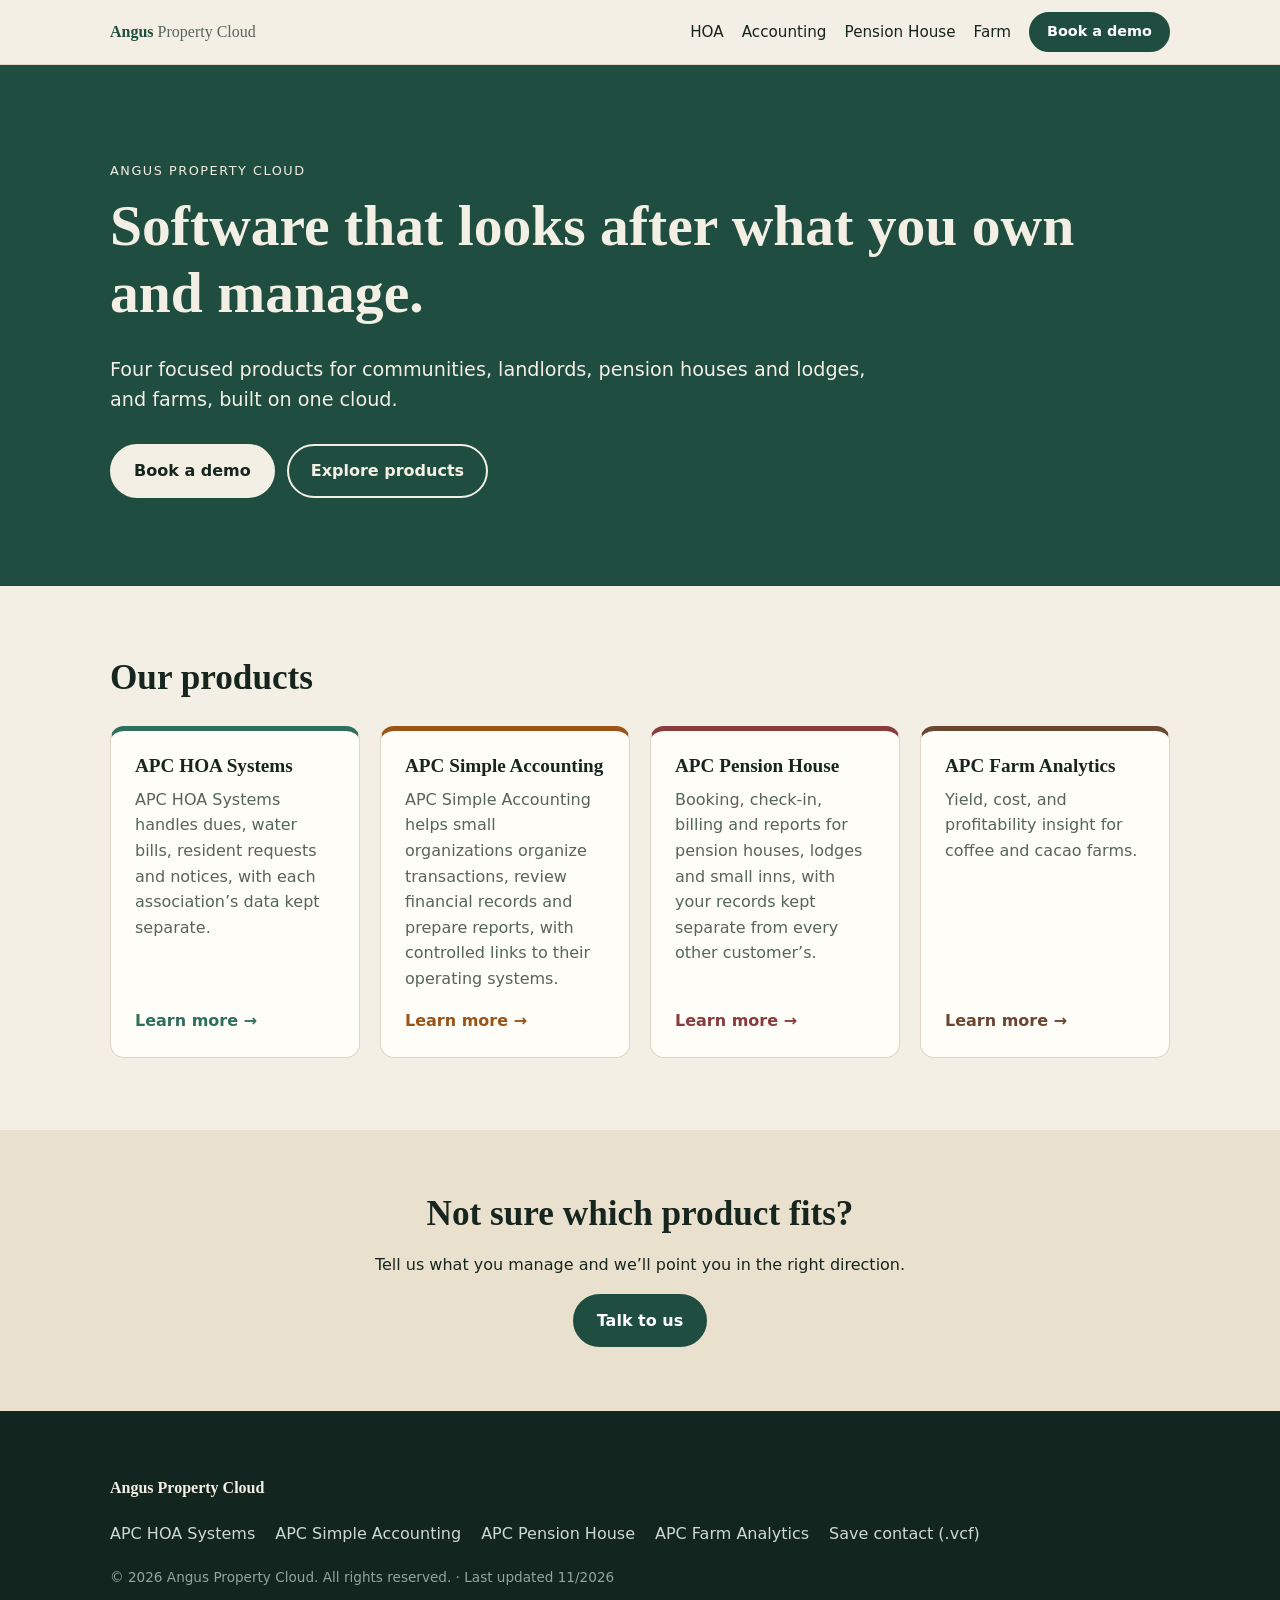
==== commit 0b22fd28: "Deploy 2026-11-06T10:08:11Z" ====
--- a/index.html
+++ b/index.html
@@ -1 +1 @@
-<!DOCTYPE html><html lang="en"><head><meta charset="utf-8"><meta name="viewport" content="width=device-width, initial-scale=1"><title>Angus Property Cloud</title><meta name="description" content="Angus Property Cloud: software for property, lodging, and farms."><link rel="icon" href="/favicon.svg" type="image/svg+xml"><link rel="stylesheet" href="/_astro/Base.BUPN2FDo.css"></head><body><a class="skip" href="#main">Skip to main content</a><header class="site-header"><div class="wrap bar"><a href="/" class="brand">Angus <span>Property Cloud</span></a><nav aria-label="Main"><a href="/products/hoa-systems/">HOA</a><a href="/products/simple-accounting/">Accounting</a><a href="/products/pension-house/">Pension House</a><a href="/products/farm-analytics/">Farm</a><a href="/contact/" class="btn small">Book a demo</a></nav></div></header><main id="main" tabindex="-1"><section class="hero"><div class="wrap"><p class="eyebrow">Angus Property Cloud</p><h1>Software that looks after what you own and manage.</h1><p class="lead">Four focused products for communities, landlords, pension houses and lodges, and farms, built on one cloud.</p><div class="actions"><a href="/contact/" class="btn">Book a demo</a><a href="#products" class="btn ghost">Explore products</a></div></div></section><section id="products" class="wrap section"><h2>Our products</h2><div class="grid"><a class="card" href="/products/hoa-systems/" style="--accent:#2f6f5e"><h3>APC HOA Systems</h3><p>APC HOA Systems handles dues, water bills, resident requests and notices, with each association’s data kept separate.</p><span class="more">Learn more →</span></a><a class="card" href="/products/simple-accounting/" style="--accent:#9a5416"><h3>APC Simple Accounting</h3><p>APC Simple Accounting helps small organizations organize transactions, review financial records and prepare reports, with controlled links to their operating systems.</p><span class="more">Learn more →</span></a><a class="card" href="/products/pension-house/" style="--accent:#8a3b3b"><h3>APC Pension House</h3><p>Booking, check-in, billing and reports for pension houses, lodges and small inns, with your records kept separate from every other customer’s.</p><span class="more">Learn more →</span></a><a class="card" href="/products/farm-analytics/" style="--accent:#6b4630"><h3>APC Farm Analytics</h3><p>Yield, cost, and profitability insight for coffee and cacao farms.</p><span class="more">Learn more →</span></a></div></section><section class="band"><div class="wrap cta"><h2>Not sure which product fits?</h2><p>Tell us what you manage and we’ll point you in the right direction.</p><a href="/contact/" class="btn">Talk to us</a></div></section><p class="wrap updated">Last updated: <time datetime="2026-11">November 2026</time></p></main><footer class="site-footer"><div class="wrap"><p class="brand">Angus Property Cloud</p><ul><li><a href="/products/hoa-systems/">APC HOA Systems</a></li><li><a href="/products/simple-accounting/">APC Simple Accounting</a></li><li><a href="/products/pension-house/">APC Pension House</a></li><li><a href="/products/farm-analytics/">APC Farm Analytics</a></li><li><a href="/contact.vcf" download>Save contact (.vcf)</a></li></ul><p class="fine">© 2026 Angus Property Cloud. All rights reserved.</p></div></footer></body></html>+<!DOCTYPE html><html lang="en"><head><meta charset="utf-8"><meta name="viewport" content="width=device-width, initial-scale=1"><title>Angus Property Cloud</title><meta name="description" content="Angus Property Cloud: software for property, lodging, and farms."><link rel="icon" href="/favicon.svg" type="image/svg+xml"><link rel="stylesheet" href="/_astro/Base.BclMDXH0.css"></head><body><a class="skip" href="#main">Skip to main content</a><header class="site-header"><div class="wrap bar"><a href="/" class="brand">Angus <span>Property Cloud</span></a><nav aria-label="Main"><a href="/products/hoa-systems/">HOA</a><a href="/products/simple-accounting/">Accounting</a><a href="/products/pension-house/">Pension House</a><a href="/products/farm-analytics/">Farm</a><a href="/contact/" class="btn small">Book a demo</a></nav></div></header><main id="main" tabindex="-1"><section class="hero"><div class="wrap"><p class="eyebrow">Angus Property Cloud</p><h1>Software that looks after what you own and manage.</h1><p class="lead">Four focused products for communities, landlords, pension houses and lodges, and farms, built on one cloud.</p><div class="actions"><a href="/contact/" class="btn">Book a demo</a><a href="#products" class="btn ghost">Explore products</a></div></div></section><section id="products" class="wrap section"><h2>Our products</h2><div class="grid"><a class="card" href="/products/hoa-systems/" style="--accent:#2f6f5e"><h3>APC HOA Systems</h3><p>APC HOA Systems handles dues, water bills, resident requests and notices, with each association’s data kept separate.</p><span class="more">Learn more →</span></a><a class="card" href="/products/simple-accounting/" style="--accent:#9a5416"><h3>APC Simple Accounting</h3><p>APC Simple Accounting helps small organizations organize transactions, review financial records and prepare reports, with controlled links to their operating systems.</p><span class="more">Learn more →</span></a><a class="card" href="/products/pension-house/" style="--accent:#8a3b3b"><h3>APC Pension House</h3><p>Booking, check-in, billing and reports for pension houses, lodges and small inns, with your records kept separate from every other customer’s.</p><span class="more">Learn more →</span></a><a class="card" href="/products/farm-analytics/" style="--accent:#6b4630"><h3>APC Farm Analytics</h3><p>Yield, cost, and profitability insight for coffee and cacao farms.</p><span class="more">Learn more →</span></a></div></section><section class="band"><div class="wrap cta"><h2>Not sure which product fits?</h2><p>Tell us what you manage and we’ll point you in the right direction.</p><a href="/contact/" class="btn">Talk to us</a></div></section></main><footer class="site-footer"><div class="wrap"><p class="brand">Angus Property Cloud</p><ul><li><a href="/products/hoa-systems/">APC HOA Systems</a></li><li><a href="/products/simple-accounting/">APC Simple Accounting</a></li><li><a href="/products/pension-house/">APC Pension House</a></li><li><a href="/products/farm-analytics/">APC Farm Analytics</a></li><li><a href="/contact.vcf" download>Save contact (.vcf)</a></li></ul><p class="fine">© 2026 Angus Property Cloud. All rights reserved. · Last updated <time datetime="2026-11">11/2026</time></p></div></footer></body></html>
--- a/_astro/Base.BclMDXH0.css
+++ b/_astro/Base.BclMDXH0.css
@@ -0,0 +1 @@
+:root{--ink:#17251f;--muted:#55645d;--paper:#f4efe4;--card:#fffdf8;--brand:#1f4d3f;--accent:#1f4d3f;--line:#ddd5c3;--radius:14px;--font:ui-sans-serif, system-ui, -apple-system, "Segoe UI", sans-serif;--serif:ui-serif, Georgia, "Times New Roman", serif}*{box-sizing:border-box}html{scroll-behavior:smooth;scroll-padding-top:140px}body{font-family:var(--font);color:var(--ink);background:var(--paper);margin:0;line-height:1.6}a{color:inherit}h1,h2,h3{font-family:var(--serif);margin:0 0 .5em;line-height:1.15}h1{font-size:clamp(2.2rem,5vw,3.6rem)}h2{font-size:clamp(1.6rem,3vw,2.2rem)}h3{font-size:1.2rem}.wrap{max-width:1100px;margin:0 auto;padding:0 20px}.narrow{max-width:640px}.section{padding:72px 20px}.muted{color:var(--muted)}.site-header{z-index:10;background:color-mix(in srgb, var(--paper) 92%, transparent);backdrop-filter:blur(8px);border-bottom:1px solid var(--line);position:sticky;top:0}.bar{flex-wrap:wrap;justify-content:space-between;align-items:center;gap:16px;min-height:64px;display:flex}.brand{font-family:var(--serif);color:var(--brand);font-weight:700;text-decoration:none}.brand span{color:var(--muted);font-weight:400}nav{flex-wrap:wrap;align-items:center;gap:18px;display:flex}nav a:not(.btn){font-size:.95rem;text-decoration:none}nav a:not(.btn):hover{text-decoration:underline}.btn{background:var(--accent,var(--brand));color:#fff;border:2px solid var(--accent,var(--brand));cursor:pointer;font-weight:600;font:inherit;border-radius:999px;padding:12px 22px;font-weight:600;text-decoration:none;display:inline-block}.btn:hover{filter:brightness(1.1)}.btn.small{background:var(--brand);border-color:var(--brand);color:#fff;padding:6px 16px;font-size:.9rem}.btn.ghost{color:inherit;background:0 0;border-color:currentColor}:focus-visible{outline-offset:2px;outline:3px solid #e0a030}.hero{background:var(--brand);color:#f4efe4;padding:96px 0 88px}.hero.product{background:var(--accent)}.hero .btn{color:var(--ink);background:#f4efe4;border-color:#f4efe4}.hero .btn.ghost{color:#f4efe4;background:0 0;border-color:#f4efe4}.eyebrow{text-transform:uppercase;letter-spacing:.12em;margin:0 0 12px;font-size:.8rem}.lead{max-width:40em;font-size:1.2rem}.lead.dark{color:var(--muted)}.actions{flex-wrap:wrap;gap:12px;margin-top:28px;display:flex}.grid{grid-template-columns:repeat(auto-fill,minmax(min(100%,240px),1fr));gap:20px;margin-top:28px;display:grid}.card,.feature{background:var(--card);border:1px solid var(--line);border-radius:var(--radius);border-top:5px solid var(--accent);padding:24px}.card{flex-direction:column;text-decoration:none;transition:transform .15s,box-shadow .15s;display:flex}.card:hover{transform:translateY(-3px);box-shadow:0 10px 24px #00000014}.card p,.feature p{color:var(--muted);flex:1;margin:0 0 16px}.feature p{margin:0}.more{color:var(--accent);font-weight:600}.band{background:#e9e1cd;padding:64px 0}.cta{text-align:center}form{gap:16px;margin-top:24px;display:grid}label{gap:6px;font-size:.95rem;font-weight:600;display:grid}input,select,textarea{font:inherit;border:1px solid var(--line);background:var(--card);border-radius:8px;padding:10px 12px}form .btn{justify-self:start}.site-footer{color:#cfd8d2;background:#12261f;padding:48px 0}.site-footer .brand{color:#f4efe4}.site-footer ul{flex-wrap:wrap;gap:20px;padding:0;list-style:none;display:flex}.site-footer a{text-decoration:none}.site-footer a:hover{text-decoration:underline}.fine{opacity:.7;font-size:.85rem}@media (prefers-reduced-motion:reduce){*{scroll-behavior:auto!important;transition:none!important}}.note{background:var(--card);border-left:5px solid var(--accent);border-radius:8px;max-width:46em;padding:14px 18px}.fine-print{margin:0;font-size:.85rem}.badge{background:#00000040;border:1px solid #ffffff80;border-radius:999px;margin:0 0 16px;padding:4px 14px;font-size:.85rem;font-weight:600;display:inline-block}.tag{font-family:var(--font);text-transform:uppercase;letter-spacing:.06em;color:var(--accent);border:1px solid var(--accent);vertical-align:middle;white-space:nowrap;border-radius:999px;padding:1px 8px;font-size:.7rem;font-weight:600}.tight{padding-top:0}.shots{grid-template-columns:repeat(auto-fill,minmax(min(100%,320px),1fr));gap:28px;margin-top:24px;display:grid}.shots figure{margin:0}.shots img{border:1px solid var(--line);border-radius:var(--radius);background:#fff;width:100%;height:auto;display:block}.shots figcaption{color:var(--muted);margin-top:8px;font-size:.9rem}#lightbox{background:0 0;border:0;max-width:96vw;max-height:96vh;padding:0;overflow:visible}#lightbox::backdrop{background:#0a0e0ccc}#lightbox img{cursor:zoom-out;background:#fff;border-radius:8px;width:auto;max-width:96vw;height:auto;max-height:92vh;display:block}.lb-close{width:36px;height:36px;color:var(--ink);cursor:pointer;background:#f4efe4;border:0;border-radius:50%;font-size:1.4rem;line-height:1;position:absolute;top:-14px;right:-14px;box-shadow:0 2px 8px #0006}.shots a.shot{cursor:zoom-in}.skip{z-index:20;background:var(--ink);color:#fff;border-radius:8px;padding:10px 16px;position:absolute;top:-60px;left:12px}.skip:focus{top:12px}main:focus{outline:none}nav a[aria-current=page]{text-underline-offset:4px;font-weight:700;text-decoration:underline}nav a:not(.btn){padding:6px 0}.site-footer li a{min-height:24px;padding:4px 0;display:inline-block}.lb-full{text-align:center;color:#fff;margin-top:8px;font-size:.9rem;display:block}@media (width<=640px){.site-header{position:static}html{scroll-padding-top:16px}.bar{padding-top:8px;padding-bottom:8px}nav{gap:4px 16px}}.btn.dark-ghost{color:var(--brand);border-color:var(--brand)}.shots figure.portrait img{aspect-ratio:16/10;object-fit:cover;object-position:top}
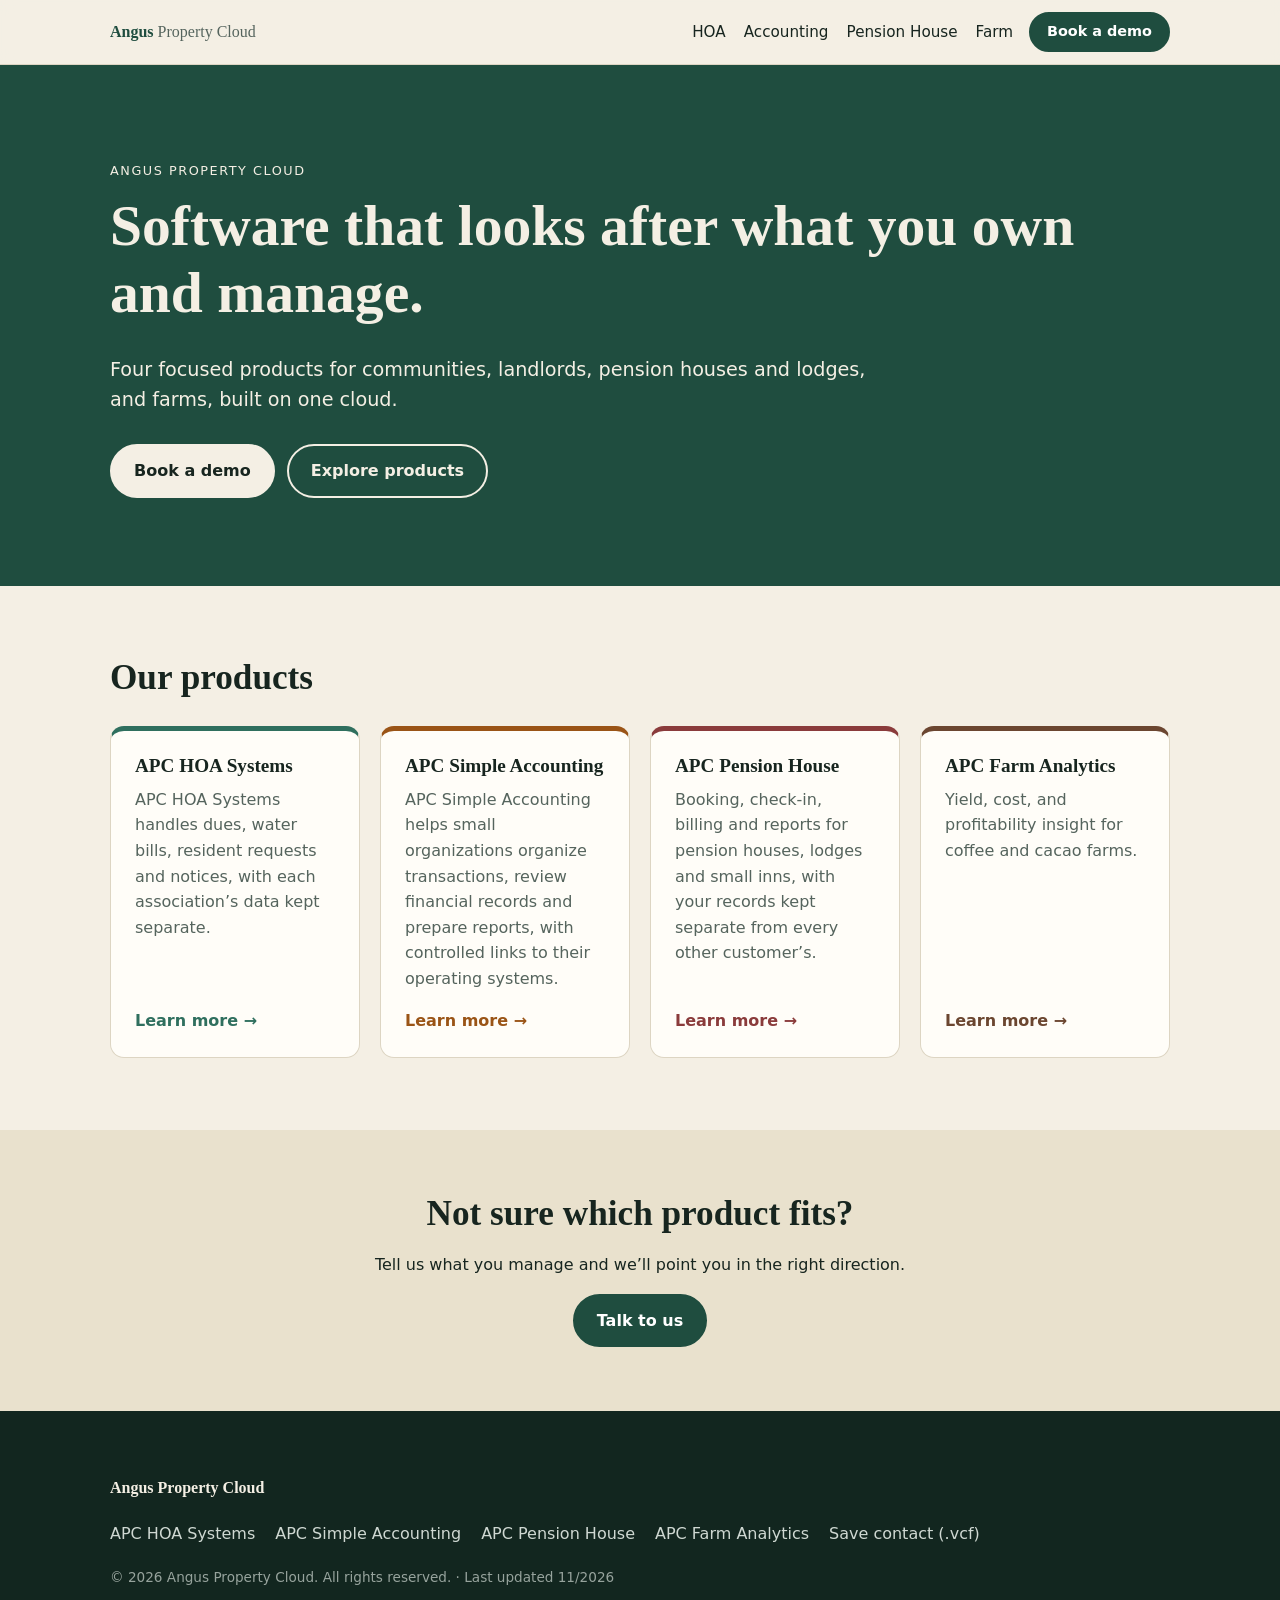
==== commit 99c0dacf: "Deploy 2026-11-06T15:31:48Z" ====
--- a/index.html
+++ b/index.html
@@ -1 +1 @@
-<!DOCTYPE html><html lang="en"><head><meta charset="utf-8"><meta name="viewport" content="width=device-width, initial-scale=1"><title>Angus Property Cloud</title><meta name="description" content="Angus Property Cloud: software for property, lodging, and farms."><link rel="icon" href="/favicon.svg" type="image/svg+xml"><link rel="stylesheet" href="/_astro/Base.BclMDXH0.css"></head><body><a class="skip" href="#main">Skip to main content</a><header class="site-header"><div class="wrap bar"><a href="/" class="brand">Angus <span>Property Cloud</span></a><nav aria-label="Main"><a href="/products/hoa-systems/">HOA</a><a href="/products/simple-accounting/">Accounting</a><a href="/products/pension-house/">Pension House</a><a href="/products/farm-analytics/">Farm</a><a href="/contact/" class="btn small">Book a demo</a></nav></div></header><main id="main" tabindex="-1"><section class="hero"><div class="wrap"><p class="eyebrow">Angus Property Cloud</p><h1>Software that looks after what you own and manage.</h1><p class="lead">Four focused products for communities, landlords, pension houses and lodges, and farms, built on one cloud.</p><div class="actions"><a href="/contact/" class="btn">Book a demo</a><a href="#products" class="btn ghost">Explore products</a></div></div></section><section id="products" class="wrap section"><h2>Our products</h2><div class="grid"><a class="card" href="/products/hoa-systems/" style="--accent:#2f6f5e"><h3>APC HOA Systems</h3><p>APC HOA Systems handles dues, water bills, resident requests and notices, with each association’s data kept separate.</p><span class="more">Learn more →</span></a><a class="card" href="/products/simple-accounting/" style="--accent:#9a5416"><h3>APC Simple Accounting</h3><p>APC Simple Accounting helps small organizations organize transactions, review financial records and prepare reports, with controlled links to their operating systems.</p><span class="more">Learn more →</span></a><a class="card" href="/products/pension-house/" style="--accent:#8a3b3b"><h3>APC Pension House</h3><p>Booking, check-in, billing and reports for pension houses, lodges and small inns, with your records kept separate from every other customer’s.</p><span class="more">Learn more →</span></a><a class="card" href="/products/farm-analytics/" style="--accent:#6b4630"><h3>APC Farm Analytics</h3><p>Yield, cost, and profitability insight for coffee and cacao farms.</p><span class="more">Learn more →</span></a></div></section><section class="band"><div class="wrap cta"><h2>Not sure which product fits?</h2><p>Tell us what you manage and we’ll point you in the right direction.</p><a href="/contact/" class="btn">Talk to us</a></div></section></main><footer class="site-footer"><div class="wrap"><p class="brand">Angus Property Cloud</p><ul><li><a href="/products/hoa-systems/">APC HOA Systems</a></li><li><a href="/products/simple-accounting/">APC Simple Accounting</a></li><li><a href="/products/pension-house/">APC Pension House</a></li><li><a href="/products/farm-analytics/">APC Farm Analytics</a></li><li><a href="/contact.vcf" download>Save contact (.vcf)</a></li></ul><p class="fine">© 2026 Angus Property Cloud. All rights reserved. · Last updated <time datetime="2026-11">11/2026</time></p></div></footer></body></html>+<!DOCTYPE html><html lang="en"><head><meta charset="utf-8"><meta name="viewport" content="width=device-width, initial-scale=1"><title>Angus Property Cloud</title><meta name="description" content="Angus Property Cloud: software for property, lodging, and farms."><link rel="icon" href="/favicon.svg" type="image/svg+xml"><script>document.documentElement.classList.add('js');</script><link rel="stylesheet" href="/_astro/Base.1uFTxK-X.css"></head><body><a class="skip" href="#main">Skip to main content</a><header class="site-header" data-open="false"><div class="wrap bar"><a href="/" class="brand">Angus <span>Property Cloud</span></a><nav id="site-nav" class="links" aria-label="Main"><a href="/products/hoa-systems/">HOA</a><a href="/products/simple-accounting/">Accounting</a><a href="/products/pension-house/">Pension House</a><a href="/products/farm-analytics/">Farm</a></nav><a href="/contact/" class="btn small book">Book<span class="long"> a demo</span></a><button type="button" class="menu-btn" aria-expanded="false" aria-controls="site-nav"><span class="bars" aria-hidden="true"></span><span class="sr-only">Menu</span></button></div></header><main id="main" tabindex="-1"><section class="hero"><div class="wrap"><p class="eyebrow">Angus Property Cloud</p><h1>Software that looks after what you own and manage.</h1><p class="lead">Four focused products for communities, landlords, pension houses and lodges, and farms, built on one cloud.</p><div class="actions"><a href="/contact/" class="btn">Book a demo</a><a href="#products" class="btn ghost">Explore products</a></div></div></section><section id="products" class="wrap section"><h2>Our products</h2><div class="grid"><a class="card" href="/products/hoa-systems/" style="--accent:#2f6f5e"><h3>APC HOA Systems</h3><p>APC HOA Systems handles dues, water bills, resident requests and notices, with each association’s data kept separate.</p><span class="more">Learn more →</span></a><a class="card" href="/products/simple-accounting/" style="--accent:#9a5416"><h3>APC Simple Accounting</h3><p>APC Simple Accounting helps small organizations organize transactions, review financial records and prepare reports, with controlled links to their operating systems.</p><span class="more">Learn more →</span></a><a class="card" href="/products/pension-house/" style="--accent:#8a3b3b"><h3>APC Pension House</h3><p>Booking, check-in, billing and reports for pension houses, lodges and small inns, with your records kept separate from every other customer’s.</p><span class="more">Learn more →</span></a><a class="card" href="/products/farm-analytics/" style="--accent:#6b4630"><h3>APC Farm Analytics</h3><p>Yield, cost, and profitability insight for coffee and cacao farms.</p><span class="more">Learn more →</span></a></div></section><section class="band"><div class="wrap cta"><h2>Not sure which product fits?</h2><p>Tell us what you manage and we’ll point you in the right direction.</p><a href="/contact/" class="btn">Talk to us</a></div></section></main><footer class="site-footer"><div class="wrap"><p class="brand">Angus Property Cloud</p><ul><li><a href="/products/hoa-systems/">APC HOA Systems</a></li><li><a href="/products/simple-accounting/">APC Simple Accounting</a></li><li><a href="/products/pension-house/">APC Pension House</a></li><li><a href="/products/farm-analytics/">APC Farm Analytics</a></li><li><a href="/contact.vcf" download>Save contact (.vcf)</a></li></ul><p class="fine">© 2026 Angus Property Cloud. All rights reserved. · Last updated <time datetime="2026-11">11/2026</time></p></div></footer></body></html><script type="module">var e=document.querySelector(`.site-header`),t=document.querySelector(`.menu-btn`);if(e&&t){let n=n=>{e.dataset.open=String(n),t.setAttribute(`aria-expanded`,String(n))};t.addEventListener(`click`,()=>n(t.getAttribute(`aria-expanded`)!==`true`)),document.addEventListener(`keydown`,e=>{e.key===`Escape`&&t.getAttribute(`aria-expanded`)===`true`&&(n(!1),t.focus())}),matchMedia(`(min-width: 641px)`).addEventListener(`change`,e=>{e.matches&&n(!1)})}</script>
--- a/_astro/Base.1uFTxK-X.css
+++ b/_astro/Base.1uFTxK-X.css
@@ -0,0 +1 @@
+:root{--ink:#17251f;--muted:#55645d;--paper:#f4efe4;--card:#fffdf8;--brand:#1f4d3f;--accent:#1f4d3f;--line:#ddd5c3;--radius:14px;--font:ui-sans-serif, system-ui, -apple-system, "Segoe UI", sans-serif;--serif:ui-serif, Georgia, "Times New Roman", serif}*{box-sizing:border-box}html{scroll-behavior:smooth;scroll-padding-top:140px}body{font-family:var(--font);color:var(--ink);background:var(--paper);margin:0;line-height:1.6}a{color:inherit}h1,h2,h3{font-family:var(--serif);margin:0 0 .5em;line-height:1.15}h1{font-size:clamp(2.2rem,5vw,3.6rem)}h2{font-size:clamp(1.6rem,3vw,2.2rem)}h3{font-size:1.2rem}.wrap{max-width:1100px;margin:0 auto;padding:0 20px}.narrow{max-width:640px}.section{padding:72px 20px}.muted{color:var(--muted)}.site-header{z-index:10;background:color-mix(in srgb, var(--paper) 92%, transparent);backdrop-filter:blur(8px);border-bottom:1px solid var(--line);position:sticky;top:0}.bar{align-items:center;gap:16px;min-height:64px;display:flex}.bar .links{margin-left:auto}.brand{font-family:var(--serif);color:var(--brand);font-weight:700;text-decoration:none}.brand span{color:var(--muted);font-weight:400}nav{flex-wrap:wrap;align-items:center;gap:18px;display:flex}nav a:not(.btn){font-size:.95rem;text-decoration:none}nav a:not(.btn):hover{text-decoration:underline}.btn{background:var(--accent,var(--brand));color:#fff;border:2px solid var(--accent,var(--brand));cursor:pointer;font-weight:600;font:inherit;border-radius:999px;padding:12px 22px;font-weight:600;text-decoration:none;display:inline-block}.btn:hover{filter:brightness(1.1)}.btn.small{background:var(--brand);border-color:var(--brand);color:#fff;padding:6px 16px;font-size:.9rem}.btn.ghost{color:inherit;background:0 0;border-color:currentColor}:focus-visible{outline-offset:2px;outline:3px solid #e0a030}.hero{background:var(--brand);color:#f4efe4;padding:96px 0 88px}.hero.product{background:var(--accent)}.hero .btn{color:var(--ink);background:#f4efe4;border-color:#f4efe4}.hero .btn.ghost{color:#f4efe4;background:0 0;border-color:#f4efe4}.eyebrow{text-transform:uppercase;letter-spacing:.12em;margin:0 0 12px;font-size:.8rem}.lead{max-width:40em;font-size:1.2rem}.lead.dark{color:var(--muted)}.actions{flex-wrap:wrap;gap:12px;margin-top:28px;display:flex}.grid{grid-template-columns:repeat(auto-fill,minmax(min(100%,240px),1fr));gap:20px;margin-top:28px;display:grid}.card,.feature{background:var(--card);border:1px solid var(--line);border-radius:var(--radius);border-top:5px solid var(--accent);padding:24px}.card{flex-direction:column;text-decoration:none;transition:transform .15s,box-shadow .15s;display:flex}.card:hover{transform:translateY(-3px);box-shadow:0 10px 24px #00000014}.card p,.feature p{color:var(--muted);flex:1;margin:0 0 16px}.feature p{margin:0}.more{color:var(--accent);font-weight:600}.band{background:#e9e1cd;padding:64px 0}.cta{text-align:center}form{gap:16px;margin-top:24px;display:grid}label{gap:6px;font-size:.95rem;font-weight:600;display:grid}input,select,textarea{font:inherit;border:1px solid var(--line);background:var(--card);border-radius:8px;padding:10px 12px}form .btn{justify-self:start}.site-footer{color:#cfd8d2;background:#12261f;padding:48px 0}.site-footer .brand{color:#f4efe4}.site-footer ul{flex-wrap:wrap;gap:20px;padding:0;list-style:none;display:flex}.site-footer a{text-decoration:none}.site-footer a:hover{text-decoration:underline}.fine{opacity:.7;font-size:.85rem}@media (prefers-reduced-motion:reduce){*{scroll-behavior:auto!important;transition:none!important}}.note{background:var(--card);border-left:5px solid var(--accent);border-radius:8px;max-width:46em;padding:14px 18px}.fine-print{margin:0;font-size:.85rem}.badge{background:#00000040;border:1px solid #ffffff80;border-radius:999px;margin:0 0 16px;padding:4px 14px;font-size:.85rem;font-weight:600;display:inline-block}.tag{font-family:var(--font);text-transform:uppercase;letter-spacing:.06em;color:var(--accent);border:1px solid var(--accent);vertical-align:middle;white-space:nowrap;border-radius:999px;padding:1px 8px;font-size:.7rem;font-weight:600}.tight{padding-top:0}.shots{grid-template-columns:repeat(auto-fill,minmax(min(100%,320px),1fr));gap:28px;margin-top:24px;display:grid}.shots figure{margin:0}.shots img{border:1px solid var(--line);border-radius:var(--radius);background:#fff;width:100%;height:auto;display:block}.shots figcaption{color:var(--muted);margin-top:8px;font-size:.9rem}#lightbox{background:0 0;border:0;max-width:96vw;max-height:96vh;padding:0;overflow:visible}#lightbox::backdrop{background:#0a0e0ccc}#lightbox img{cursor:zoom-out;background:#fff;border-radius:8px;width:auto;max-width:96vw;height:auto;max-height:92vh;display:block}.lb-close{width:36px;height:36px;color:var(--ink);cursor:pointer;background:#f4efe4;border:0;border-radius:50%;font-size:1.4rem;line-height:1;position:absolute;top:-14px;right:-14px;box-shadow:0 2px 8px #0006}.shots a.shot{cursor:zoom-in}.skip{z-index:20;background:var(--ink);color:#fff;border-radius:8px;padding:10px 16px;position:absolute;top:-60px;left:12px}.skip:focus{top:12px}main:focus{outline:none}nav a[aria-current=page]{text-underline-offset:4px;font-weight:700;text-decoration:underline}nav a:not(.btn){padding:6px 0}.site-footer li a{min-height:24px;padding:4px 0;display:inline-block}.lb-full{text-align:center;color:#fff;margin-top:8px;font-size:.9rem;display:block}.btn.dark-ghost{color:var(--brand);border-color:var(--brand)}.shots figure.portrait img{aspect-ratio:16/10;object-fit:cover;object-position:top}.sr-only{clip:rect(0 0 0 0);white-space:nowrap;border:0;width:1px;height:1px;margin:-1px;padding:0;position:absolute;overflow:hidden}.menu-btn{border:1px solid var(--line);width:44px;height:44px;color:var(--ink);cursor:pointer;background:0 0;border-radius:10px;justify-content:center;align-items:center;display:none}.bars,.bars:before,.bars:after{background:currentColor;border-radius:2px;width:20px;height:2px;transition:transform .15s,opacity .15s;display:block}.bars{position:relative}.bars:before,.bars:after{content:"";position:absolute;left:0}.bars:before{top:-6px}.bars:after{top:6px}.menu-btn[aria-expanded=true] .bars{background:0 0}.menu-btn[aria-expanded=true] .bars:before{top:0;transform:rotate(45deg)}.menu-btn[aria-expanded=true] .bars:after{top:0;transform:rotate(-45deg)}@media (width<=640px){.site-header{position:static}html{scroll-padding-top:16px}.bar{flex-wrap:wrap;gap:8px 12px;min-height:56px;padding-top:8px;padding-bottom:8px}.brand{flex:1;min-width:0;line-height:1.15}.bar .links{flex-direction:column;order:4;align-items:stretch;gap:0;width:100%;margin-left:0}.bar .links a{border-top:1px solid var(--line);align-items:center;min-height:44px;font-size:1rem;display:flex}.book .long{display:none}.js .menu-btn{display:inline-flex}.js .bar .links{display:none}.js .site-header[data-open=true] .links{display:flex}}@media (prefers-reduced-motion:reduce){.bars,.bars:before,.bars:after{transition:none}}
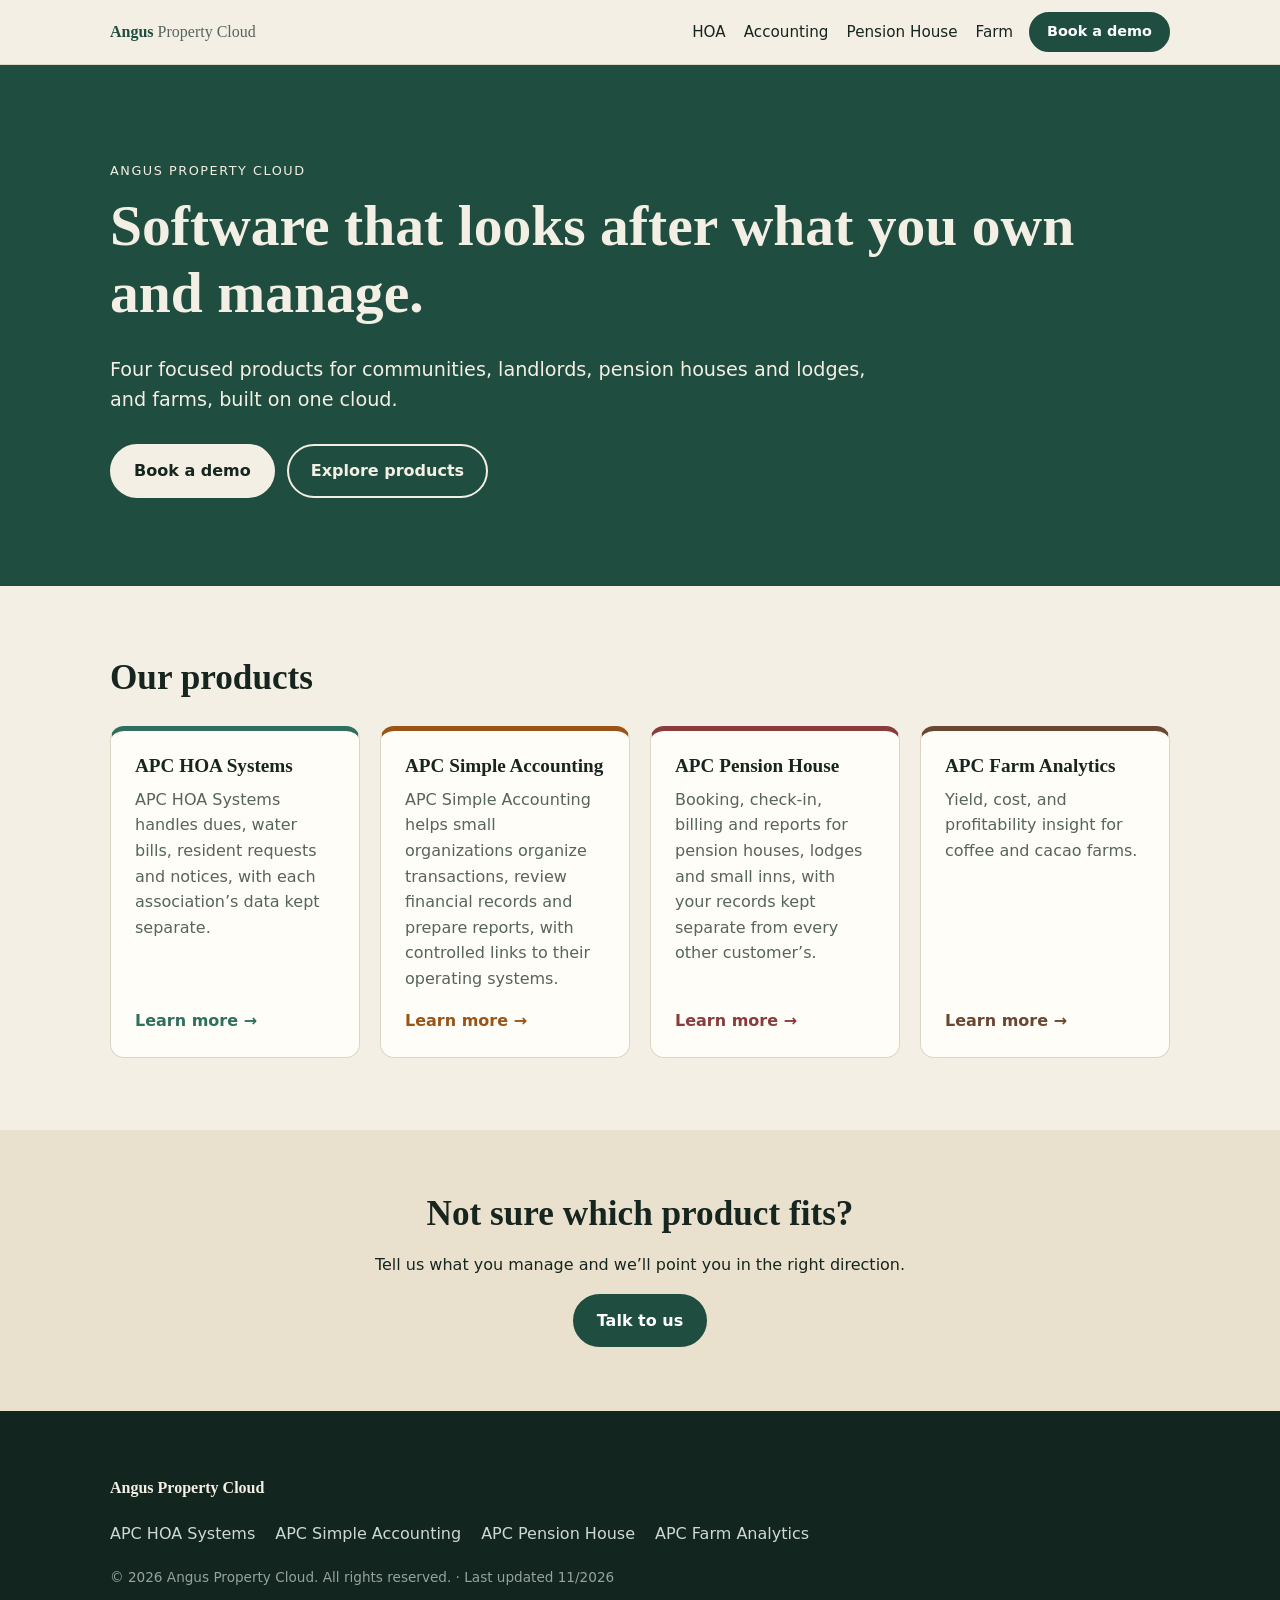
==== commit e955251f: "Deploy 2026-11-06T20:21:45Z" ====
--- a/index.html
+++ b/index.html
@@ -1 +1 @@
-<!DOCTYPE html><html lang="en"><head><meta charset="utf-8"><meta name="viewport" content="width=device-width, initial-scale=1"><title>Angus Property Cloud</title><meta name="description" content="Angus Property Cloud: software for property, lodging, and farms."><link rel="icon" href="/favicon.svg" type="image/svg+xml"><script>document.documentElement.classList.add('js');</script><link rel="stylesheet" href="/_astro/Base.1uFTxK-X.css"></head><body><a class="skip" href="#main">Skip to main content</a><header class="site-header" data-open="false"><div class="wrap bar"><a href="/" class="brand">Angus <span>Property Cloud</span></a><nav id="site-nav" class="links" aria-label="Main"><a href="/products/hoa-systems/">HOA</a><a href="/products/simple-accounting/">Accounting</a><a href="/products/pension-house/">Pension House</a><a href="/products/farm-analytics/">Farm</a></nav><a href="/contact/" class="btn small book">Book<span class="long"> a demo</span></a><button type="button" class="menu-btn" aria-expanded="false" aria-controls="site-nav"><span class="bars" aria-hidden="true"></span><span class="sr-only">Menu</span></button></div></header><main id="main" tabindex="-1"><section class="hero"><div class="wrap"><p class="eyebrow">Angus Property Cloud</p><h1>Software that looks after what you own and manage.</h1><p class="lead">Four focused products for communities, landlords, pension houses and lodges, and farms, built on one cloud.</p><div class="actions"><a href="/contact/" class="btn">Book a demo</a><a href="#products" class="btn ghost">Explore products</a></div></div></section><section id="products" class="wrap section"><h2>Our products</h2><div class="grid"><a class="card" href="/products/hoa-systems/" style="--accent:#2f6f5e"><h3>APC HOA Systems</h3><p>APC HOA Systems handles dues, water bills, resident requests and notices, with each association’s data kept separate.</p><span class="more">Learn more →</span></a><a class="card" href="/products/simple-accounting/" style="--accent:#9a5416"><h3>APC Simple Accounting</h3><p>APC Simple Accounting helps small organizations organize transactions, review financial records and prepare reports, with controlled links to their operating systems.</p><span class="more">Learn more →</span></a><a class="card" href="/products/pension-house/" style="--accent:#8a3b3b"><h3>APC Pension House</h3><p>Booking, check-in, billing and reports for pension houses, lodges and small inns, with your records kept separate from every other customer’s.</p><span class="more">Learn more →</span></a><a class="card" href="/products/farm-analytics/" style="--accent:#6b4630"><h3>APC Farm Analytics</h3><p>Yield, cost, and profitability insight for coffee and cacao farms.</p><span class="more">Learn more →</span></a></div></section><section class="band"><div class="wrap cta"><h2>Not sure which product fits?</h2><p>Tell us what you manage and we’ll point you in the right direction.</p><a href="/contact/" class="btn">Talk to us</a></div></section></main><footer class="site-footer"><div class="wrap"><p class="brand">Angus Property Cloud</p><ul><li><a href="/products/hoa-systems/">APC HOA Systems</a></li><li><a href="/products/simple-accounting/">APC Simple Accounting</a></li><li><a href="/products/pension-house/">APC Pension House</a></li><li><a href="/products/farm-analytics/">APC Farm Analytics</a></li><li><a href="/contact.vcf" download>Save contact (.vcf)</a></li></ul><p class="fine">© 2026 Angus Property Cloud. All rights reserved. · Last updated <time datetime="2026-11">11/2026</time></p></div></footer></body></html><script type="module">var e=document.querySelector(`.site-header`),t=document.querySelector(`.menu-btn`);if(e&&t){let n=n=>{e.dataset.open=String(n),t.setAttribute(`aria-expanded`,String(n))};t.addEventListener(`click`,()=>n(t.getAttribute(`aria-expanded`)!==`true`)),document.addEventListener(`keydown`,e=>{e.key===`Escape`&&t.getAttribute(`aria-expanded`)===`true`&&(n(!1),t.focus())}),matchMedia(`(min-width: 641px)`).addEventListener(`change`,e=>{e.matches&&n(!1)})}</script>+<!DOCTYPE html><html lang="en"><head><meta charset="utf-8"><meta name="viewport" content="width=device-width, initial-scale=1"><title>Angus Property Cloud</title><meta name="description" content="Angus Property Cloud: software for property, lodging, and farms."><link rel="icon" href="/favicon.svg" type="image/svg+xml"><script>document.documentElement.classList.add('js');</script><link rel="stylesheet" href="/_astro/Base.1uFTxK-X.css"></head><body><a class="skip" href="#main">Skip to main content</a><header class="site-header" data-open="false"><div class="wrap bar"><a href="/" class="brand">Angus <span>Property Cloud</span></a><nav id="site-nav" class="links" aria-label="Main"><a href="/products/hoa-systems/">HOA</a><a href="/products/simple-accounting/">Accounting</a><a href="/products/pension-house/">Pension House</a><a href="/products/farm-analytics/">Farm</a></nav><a href="/contact/" class="btn small book">Book<span class="long"> a demo</span></a><button type="button" class="menu-btn" aria-expanded="false" aria-controls="site-nav"><span class="bars" aria-hidden="true"></span><span class="sr-only">Menu</span></button></div></header><main id="main" tabindex="-1"><section class="hero"><div class="wrap"><p class="eyebrow">Angus Property Cloud</p><h1>Software that looks after what you own and manage.</h1><p class="lead">Four focused products for communities, landlords, pension houses and lodges, and farms, built on one cloud.</p><div class="actions"><a href="/contact/" class="btn">Book a demo</a><a href="#products" class="btn ghost">Explore products</a></div></div></section><section id="products" class="wrap section"><h2>Our products</h2><div class="grid"><a class="card" href="/products/hoa-systems/" style="--accent:#2f6f5e"><h3>APC HOA Systems</h3><p>APC HOA Systems handles dues, water bills, resident requests and notices, with each association’s data kept separate.</p><span class="more">Learn more →</span></a><a class="card" href="/products/simple-accounting/" style="--accent:#9a5416"><h3>APC Simple Accounting</h3><p>APC Simple Accounting helps small organizations organize transactions, review financial records and prepare reports, with controlled links to their operating systems.</p><span class="more">Learn more →</span></a><a class="card" href="/products/pension-house/" style="--accent:#8a3b3b"><h3>APC Pension House</h3><p>Booking, check-in, billing and reports for pension houses, lodges and small inns, with your records kept separate from every other customer’s.</p><span class="more">Learn more →</span></a><a class="card" href="/products/farm-analytics/" style="--accent:#6b4630"><h3>APC Farm Analytics</h3><p>Yield, cost, and profitability insight for coffee and cacao farms.</p><span class="more">Learn more →</span></a></div></section><section class="band"><div class="wrap cta"><h2>Not sure which product fits?</h2><p>Tell us what you manage and we’ll point you in the right direction.</p><a href="/contact/" class="btn">Talk to us</a></div></section></main><footer class="site-footer"><div class="wrap"><p class="brand">Angus Property Cloud</p><ul><li><a href="/products/hoa-systems/">APC HOA Systems</a></li><li><a href="/products/simple-accounting/">APC Simple Accounting</a></li><li><a href="/products/pension-house/">APC Pension House</a></li><li><a href="/products/farm-analytics/">APC Farm Analytics</a></li></ul><p class="fine">© 2026 Angus Property Cloud. All rights reserved. · Last updated <time datetime="2026-11">11/2026</time></p></div></footer></body></html><script type="module">var e=document.querySelector(`.site-header`),t=document.querySelector(`.menu-btn`);if(e&&t){let n=n=>{e.dataset.open=String(n),t.setAttribute(`aria-expanded`,String(n))};t.addEventListener(`click`,()=>n(t.getAttribute(`aria-expanded`)!==`true`)),document.addEventListener(`keydown`,e=>{e.key===`Escape`&&t.getAttribute(`aria-expanded`)===`true`&&(n(!1),t.focus())}),matchMedia(`(min-width: 641px)`).addEventListener(`change`,e=>{e.matches&&n(!1)})}</script>
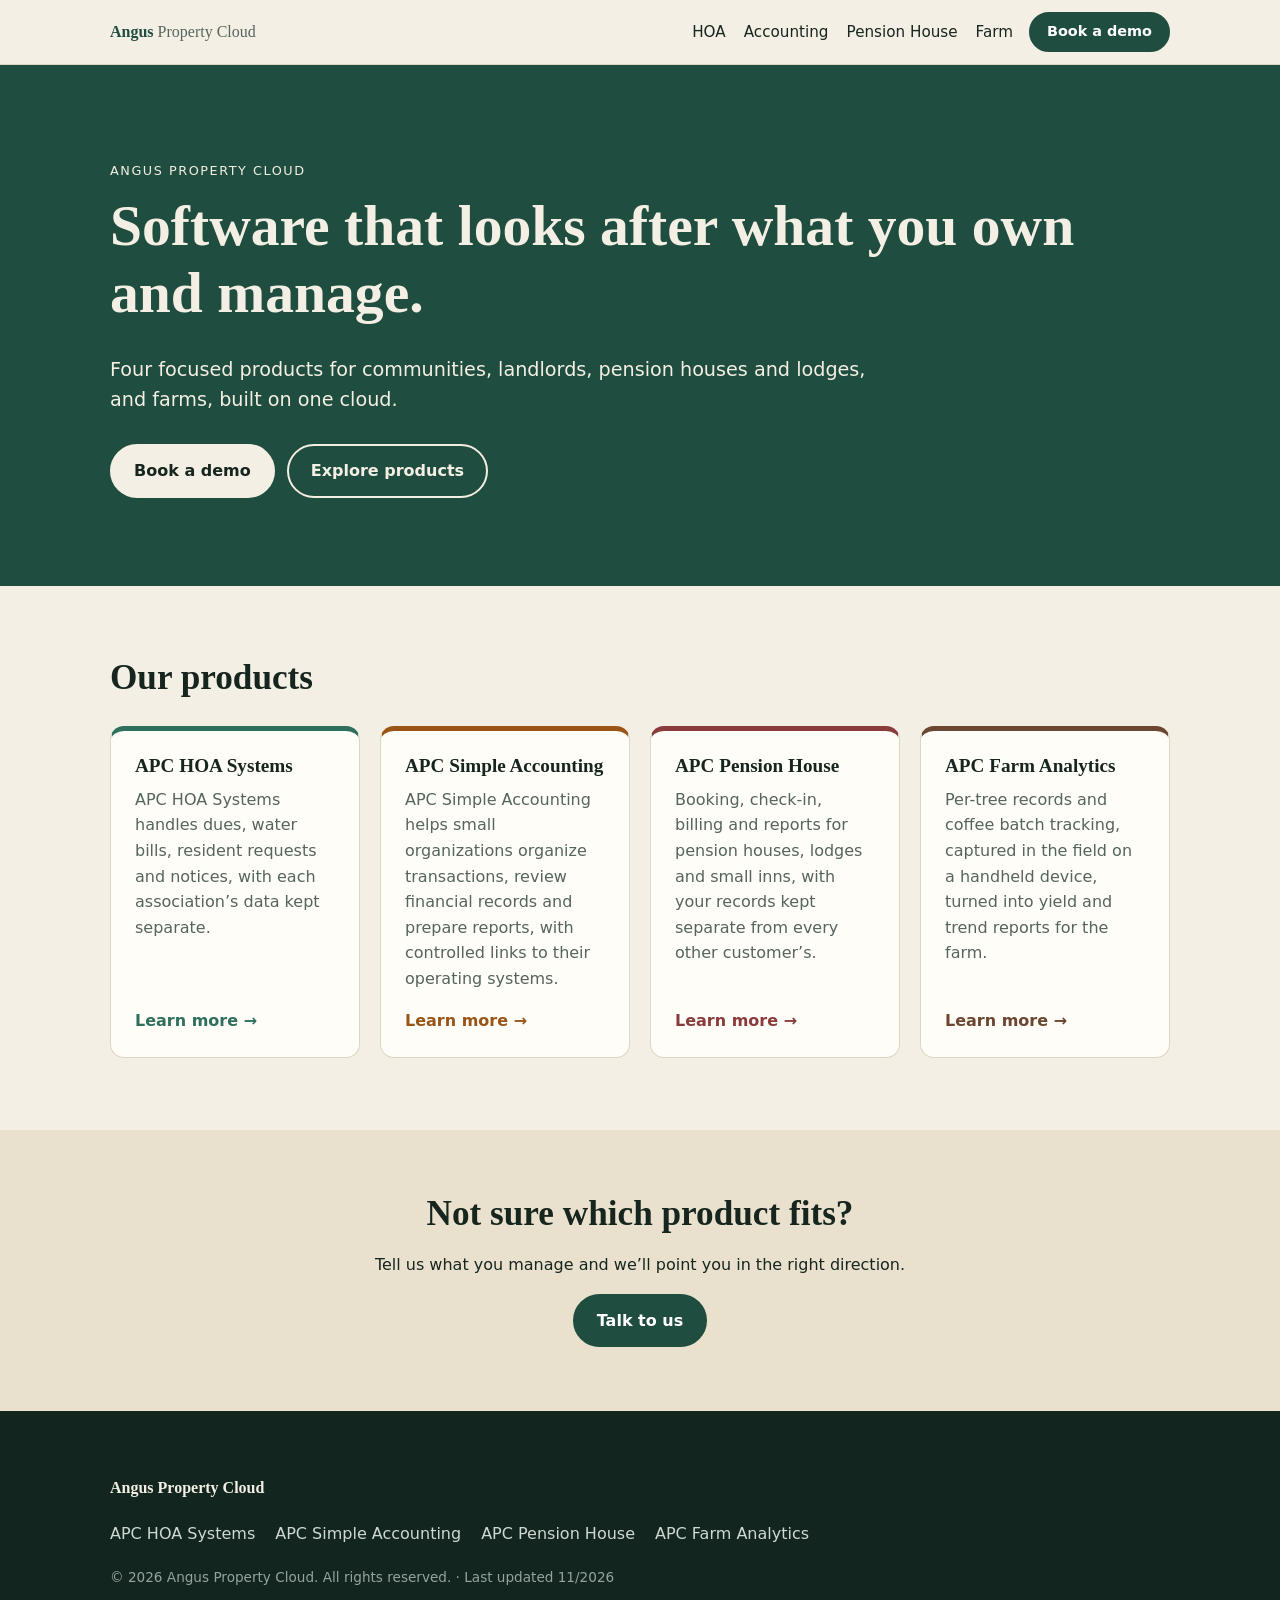
==== commit 5f177e00: "Deploy 2026-11-06T22:17:13Z" ====
--- a/index.html
+++ b/index.html
@@ -1 +1 @@
-<!DOCTYPE html><html lang="en"><head><meta charset="utf-8"><meta name="viewport" content="width=device-width, initial-scale=1"><title>Angus Property Cloud</title><meta name="description" content="Angus Property Cloud: software for property, lodging, and farms."><link rel="icon" href="/favicon.svg" type="image/svg+xml"><script>document.documentElement.classList.add('js');</script><link rel="stylesheet" href="/_astro/Base.1uFTxK-X.css"></head><body><a class="skip" href="#main">Skip to main content</a><header class="site-header" data-open="false"><div class="wrap bar"><a href="/" class="brand">Angus <span>Property Cloud</span></a><nav id="site-nav" class="links" aria-label="Main"><a href="/products/hoa-systems/">HOA</a><a href="/products/simple-accounting/">Accounting</a><a href="/products/pension-house/">Pension House</a><a href="/products/farm-analytics/">Farm</a></nav><a href="/contact/" class="btn small book">Book<span class="long"> a demo</span></a><button type="button" class="menu-btn" aria-expanded="false" aria-controls="site-nav"><span class="bars" aria-hidden="true"></span><span class="sr-only">Menu</span></button></div></header><main id="main" tabindex="-1"><section class="hero"><div class="wrap"><p class="eyebrow">Angus Property Cloud</p><h1>Software that looks after what you own and manage.</h1><p class="lead">Four focused products for communities, landlords, pension houses and lodges, and farms, built on one cloud.</p><div class="actions"><a href="/contact/" class="btn">Book a demo</a><a href="#products" class="btn ghost">Explore products</a></div></div></section><section id="products" class="wrap section"><h2>Our products</h2><div class="grid"><a class="card" href="/products/hoa-systems/" style="--accent:#2f6f5e"><h3>APC HOA Systems</h3><p>APC HOA Systems handles dues, water bills, resident requests and notices, with each association’s data kept separate.</p><span class="more">Learn more →</span></a><a class="card" href="/products/simple-accounting/" style="--accent:#9a5416"><h3>APC Simple Accounting</h3><p>APC Simple Accounting helps small organizations organize transactions, review financial records and prepare reports, with controlled links to their operating systems.</p><span class="more">Learn more →</span></a><a class="card" href="/products/pension-house/" style="--accent:#8a3b3b"><h3>APC Pension House</h3><p>Booking, check-in, billing and reports for pension houses, lodges and small inns, with your records kept separate from every other customer’s.</p><span class="more">Learn more →</span></a><a class="card" href="/products/farm-analytics/" style="--accent:#6b4630"><h3>APC Farm Analytics</h3><p>Yield, cost, and profitability insight for coffee and cacao farms.</p><span class="more">Learn more →</span></a></div></section><section class="band"><div class="wrap cta"><h2>Not sure which product fits?</h2><p>Tell us what you manage and we’ll point you in the right direction.</p><a href="/contact/" class="btn">Talk to us</a></div></section></main><footer class="site-footer"><div class="wrap"><p class="brand">Angus Property Cloud</p><ul><li><a href="/products/hoa-systems/">APC HOA Systems</a></li><li><a href="/products/simple-accounting/">APC Simple Accounting</a></li><li><a href="/products/pension-house/">APC Pension House</a></li><li><a href="/products/farm-analytics/">APC Farm Analytics</a></li></ul><p class="fine">© 2026 Angus Property Cloud. All rights reserved. · Last updated <time datetime="2026-11">11/2026</time></p></div></footer></body></html><script type="module">var e=document.querySelector(`.site-header`),t=document.querySelector(`.menu-btn`);if(e&&t){let n=n=>{e.dataset.open=String(n),t.setAttribute(`aria-expanded`,String(n))};t.addEventListener(`click`,()=>n(t.getAttribute(`aria-expanded`)!==`true`)),document.addEventListener(`keydown`,e=>{e.key===`Escape`&&t.getAttribute(`aria-expanded`)===`true`&&(n(!1),t.focus())}),matchMedia(`(min-width: 641px)`).addEventListener(`change`,e=>{e.matches&&n(!1)})}</script>+<!DOCTYPE html><html lang="en"><head><meta charset="utf-8"><meta name="viewport" content="width=device-width, initial-scale=1"><title>Angus Property Cloud</title><meta name="description" content="Angus Property Cloud: software for property, lodging, and farms."><link rel="icon" href="/favicon.svg" type="image/svg+xml"><script>document.documentElement.classList.add('js');</script><link rel="stylesheet" href="/_astro/Base.1uFTxK-X.css"></head><body><a class="skip" href="#main">Skip to main content</a><header class="site-header" data-open="false"><div class="wrap bar"><a href="/" class="brand">Angus <span>Property Cloud</span></a><nav id="site-nav" class="links" aria-label="Main"><a href="/products/hoa-systems/">HOA</a><a href="/products/simple-accounting/">Accounting</a><a href="/products/pension-house/">Pension House</a><a href="/products/farm-analytics/">Farm</a></nav><a href="/contact/" class="btn small book">Book<span class="long"> a demo</span></a><button type="button" class="menu-btn" aria-expanded="false" aria-controls="site-nav"><span class="bars" aria-hidden="true"></span><span class="sr-only">Menu</span></button></div></header><main id="main" tabindex="-1"><section class="hero"><div class="wrap"><p class="eyebrow">Angus Property Cloud</p><h1>Software that looks after what you own and manage.</h1><p class="lead">Four focused products for communities, landlords, pension houses and lodges, and farms, built on one cloud.</p><div class="actions"><a href="/contact/" class="btn">Book a demo</a><a href="#products" class="btn ghost">Explore products</a></div></div></section><section id="products" class="wrap section"><h2>Our products</h2><div class="grid"><a class="card" href="/products/hoa-systems/" style="--accent:#2f6f5e"><h3>APC HOA Systems</h3><p>APC HOA Systems handles dues, water bills, resident requests and notices, with each association’s data kept separate.</p><span class="more">Learn more →</span></a><a class="card" href="/products/simple-accounting/" style="--accent:#9a5416"><h3>APC Simple Accounting</h3><p>APC Simple Accounting helps small organizations organize transactions, review financial records and prepare reports, with controlled links to their operating systems.</p><span class="more">Learn more →</span></a><a class="card" href="/products/pension-house/" style="--accent:#8a3b3b"><h3>APC Pension House</h3><p>Booking, check-in, billing and reports for pension houses, lodges and small inns, with your records kept separate from every other customer’s.</p><span class="more">Learn more →</span></a><a class="card" href="/products/farm-analytics/" style="--accent:#6b4630"><h3>APC Farm Analytics</h3><p>Per-tree records and coffee batch tracking, captured in the field on a handheld device, turned into yield and trend reports for the farm.</p><span class="more">Learn more →</span></a></div></section><section class="band"><div class="wrap cta"><h2>Not sure which product fits?</h2><p>Tell us what you manage and we’ll point you in the right direction.</p><a href="/contact/" class="btn">Talk to us</a></div></section></main><footer class="site-footer"><div class="wrap"><p class="brand">Angus Property Cloud</p><ul><li><a href="/products/hoa-systems/">APC HOA Systems</a></li><li><a href="/products/simple-accounting/">APC Simple Accounting</a></li><li><a href="/products/pension-house/">APC Pension House</a></li><li><a href="/products/farm-analytics/">APC Farm Analytics</a></li></ul><p class="fine">© 2026 Angus Property Cloud. All rights reserved. · Last updated <time datetime="2026-11">11/2026</time></p></div></footer></body></html><script type="module">var e=document.querySelector(`.site-header`),t=document.querySelector(`.menu-btn`);if(e&&t){let n=n=>{e.dataset.open=String(n),t.setAttribute(`aria-expanded`,String(n))};t.addEventListener(`click`,()=>n(t.getAttribute(`aria-expanded`)!==`true`)),document.addEventListener(`keydown`,e=>{e.key===`Escape`&&t.getAttribute(`aria-expanded`)===`true`&&(n(!1),t.focus())}),matchMedia(`(min-width: 641px)`).addEventListener(`change`,e=>{e.matches&&n(!1)})}</script>
